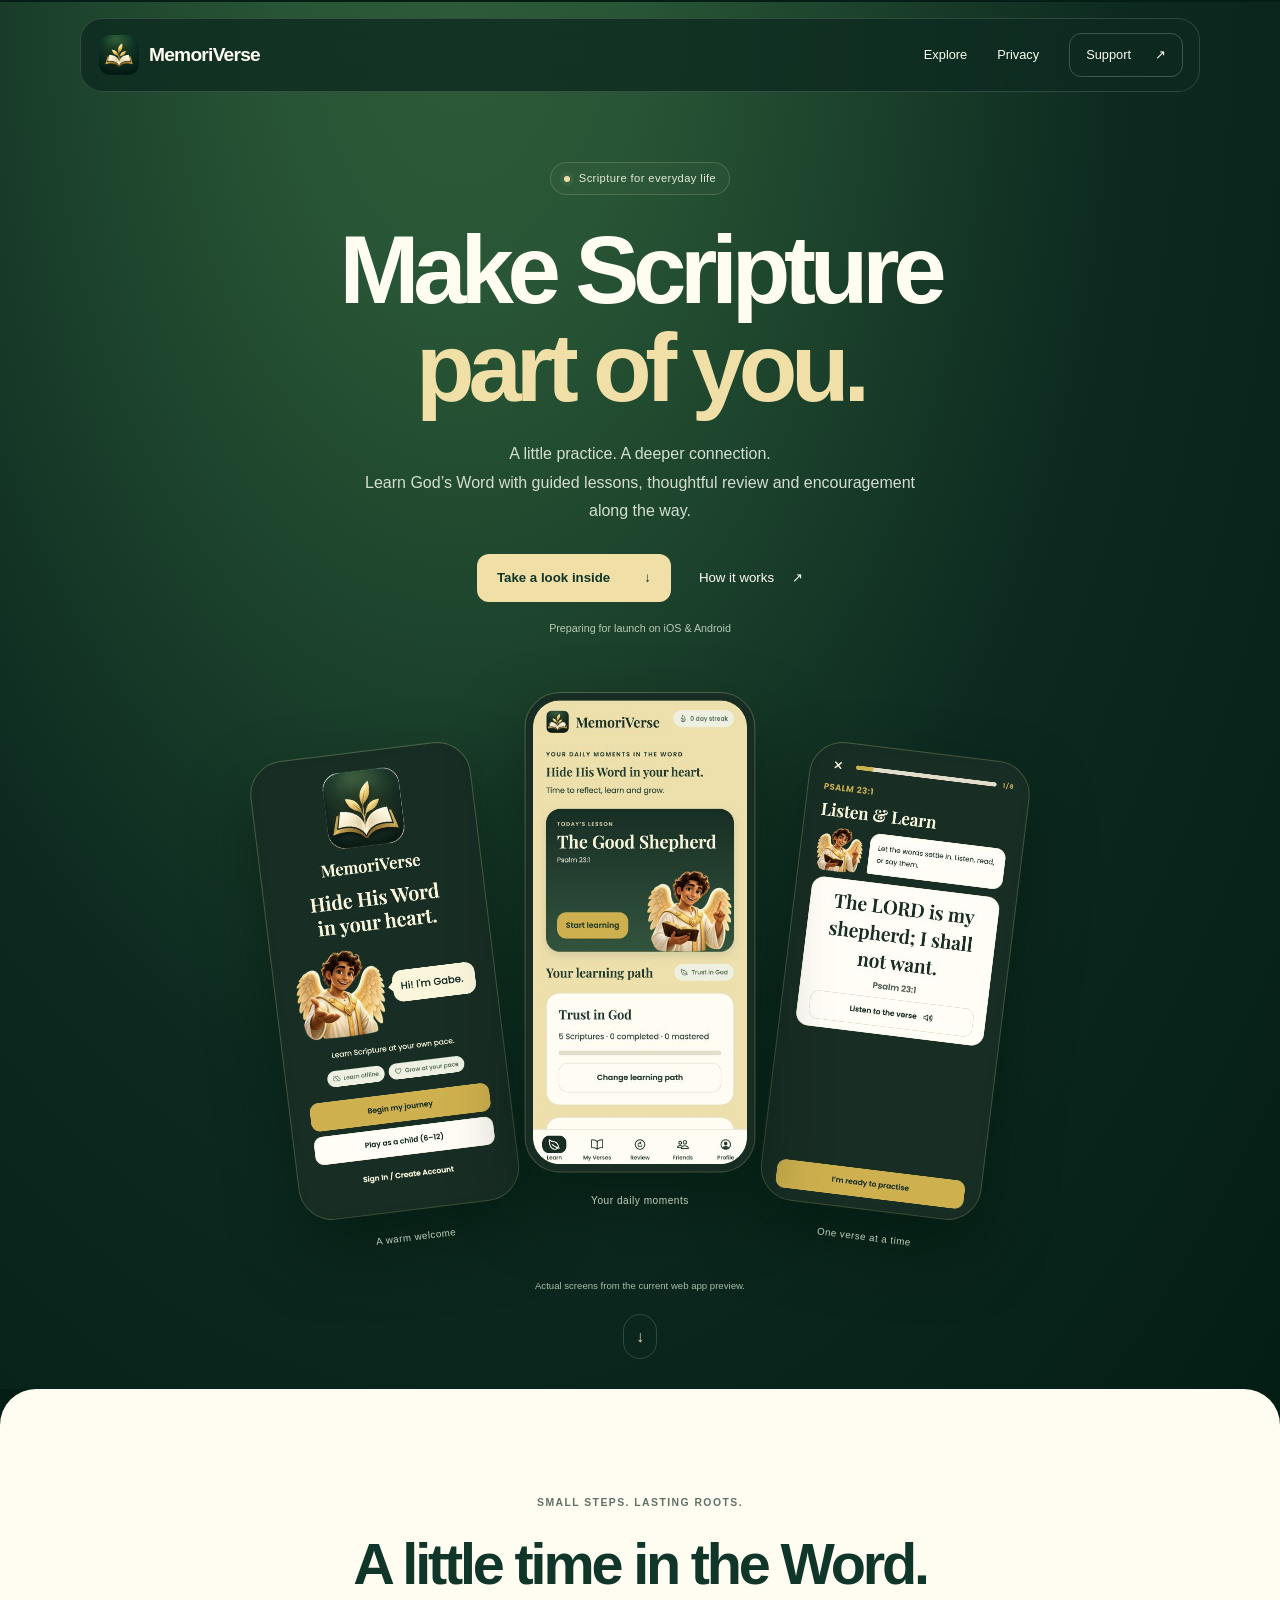
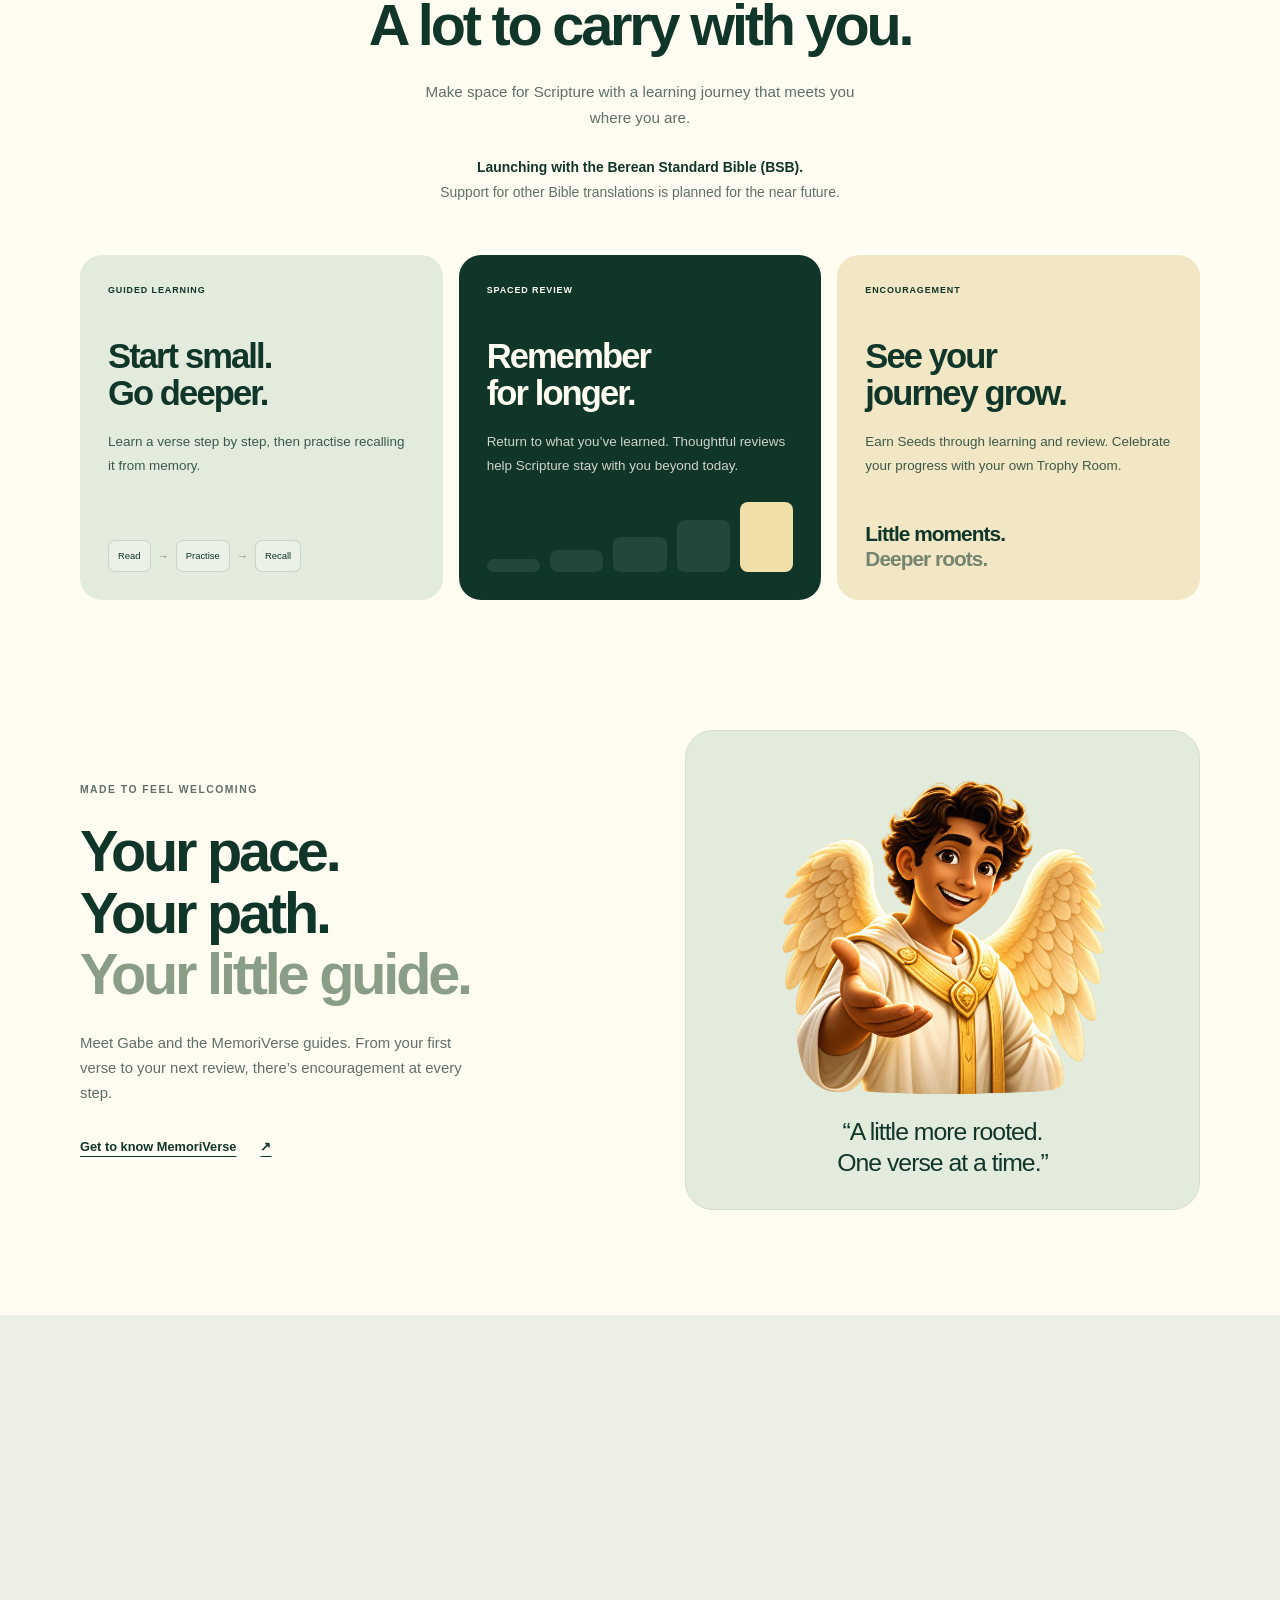
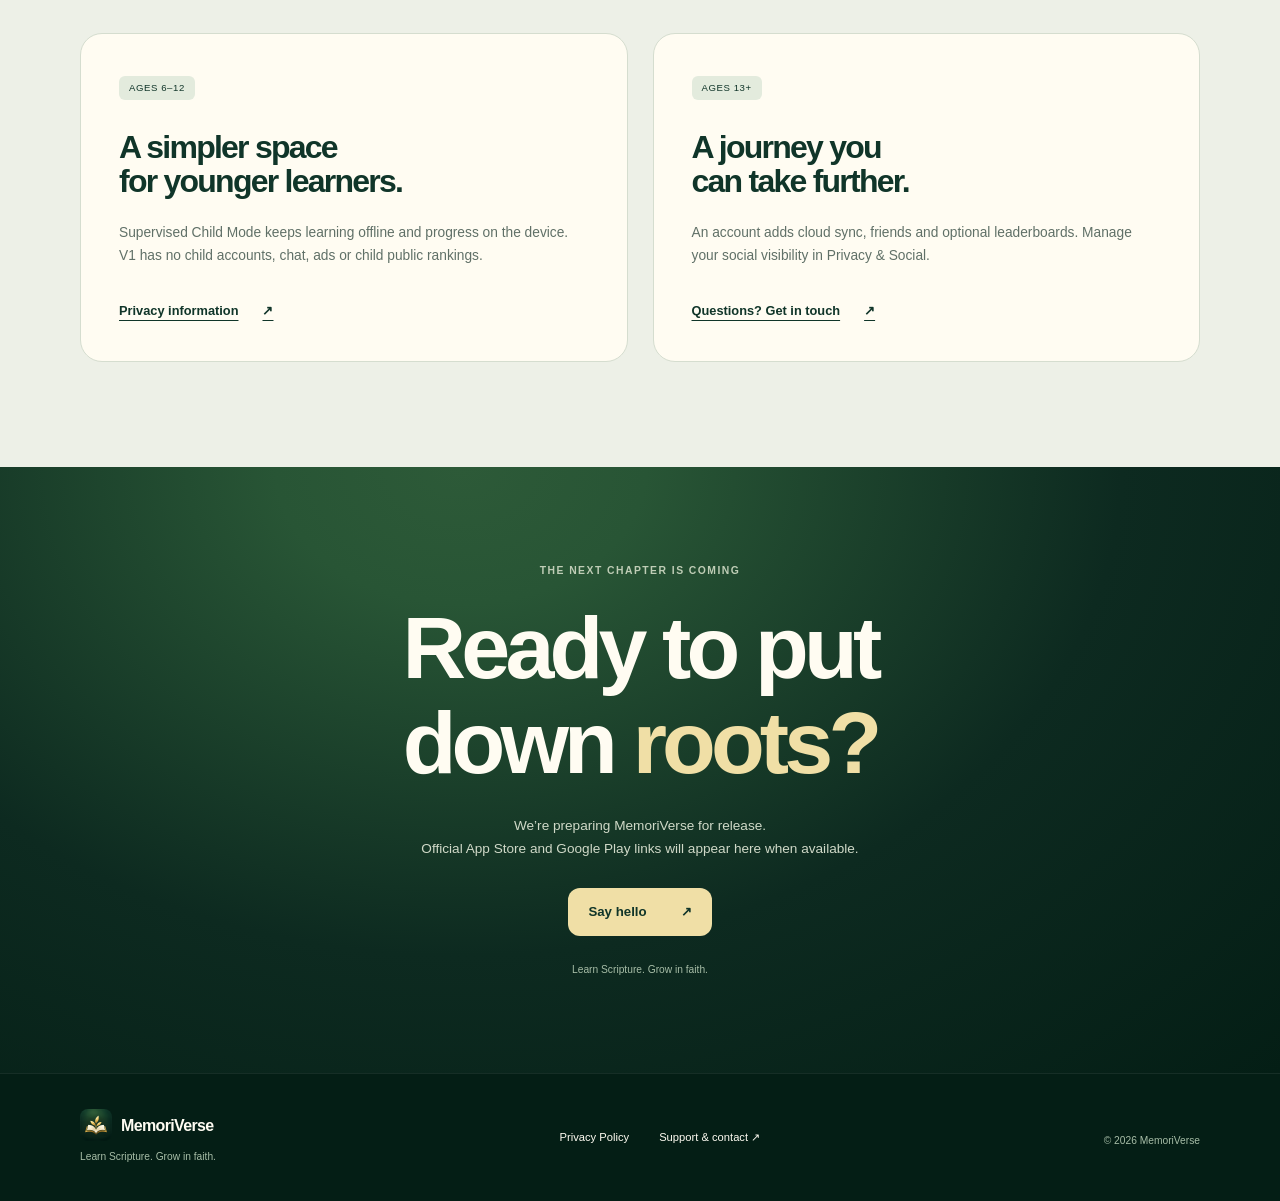
==== index.html @ e99dee92 "Use memoriverse.app for canonical, sharing and sitemap URLs" ====
<!doctype html>
<html lang="en-GB">
<head>
<meta charset="utf-8">
<meta name="viewport" content="width=device-width, initial-scale=1">
<title>MemoriVerse — Learn Scripture. Grow in faith.</title>
<meta name="description" content="Bible memorisation through guided practice, spaced review and earned Seeds. Discover MemoriVerse and find support and privacy information.">
<meta name="robots" content="index,follow">
<meta name="theme-color" content="#103529">
<meta property="og:type" content="website">
<meta property="og:site_name" content="MemoriVerse">
<meta property="og:title" content="MemoriVerse — Learn Scripture. Grow in faith.">
<meta property="og:description" content="Bible memorisation through guided practice, spaced review and earned Seeds. Discover MemoriVerse and find support and privacy information.">
<meta property="og:url" content="https://memoriverse.app/">
<meta property="og:image" content="https://memoriverse.app/assets/memoriverse-logo.png">
<meta property="og:image:alt" content="MemoriVerse: an open Bible with golden leaves">
<meta name="twitter:card" content="summary">
<link rel="canonical" href="https://memoriverse.app/">
<link rel="icon" type="image/png" href="assets/memoriverse-logo.png">
<link rel="apple-touch-icon" href="assets/memoriverse-logo.png">
<link rel="stylesheet" href="assets/styles.css?v=3">
</head>
<body>
<a class="skip" href="#main">Skip to content</a>
<header class="site-header"><div class="header-inner">
<a class="brand" href="./" aria-label="MemoriVerse home"><img src="assets/memoriverse-logo.png" alt="" width="40" height="40"><span>MemoriVerse</span></a>
<nav aria-label="Main navigation"><a class="explore-link" href="./#experience">Explore</a><a href="privacy.html">Privacy</a><a class="nav-contact" href="support.html">Support <span aria-hidden="true">↗</span></a></nav>
</div></header>
<main id="main">
<section class="hero" aria-labelledby="hero-title">
<div class="wrap hero-intro">
<p class="status"><span class="status-dot" aria-hidden="true"></span> Scripture for everyday life</p>
<h1 id="hero-title">Make Scripture<br><span>part of you.</span></h1>
<p class="hero-description">A little practice. A deeper connection.<br>Learn God’s Word with guided lessons, thoughtful review and encouragement along the way.</p>
<div class="actions"><a class="button" href="#app-screenshots">Take a look inside <span aria-hidden="true">↓</span></a><a class="text-link" href="#how-it-works">How it works <span aria-hidden="true">↗</span></a></div>
<p class="availability">Preparing for launch on iOS &amp; Android</p>
</div>
<div class="wrap showcase" id="app-screenshots" aria-label="Screenshots from the current MemoriVerse web app preview">
<figure class="phone phone-left"><div class="phone-shell"><img src="assets/app-welcome.jpg" alt="MemoriVerse welcome screen with Gabe and the Begin my journey button" width="390" height="844" fetchpriority="high"></div><figcaption>A warm welcome</figcaption></figure>
<figure class="phone phone-centre"><div class="phone-shell"><img src="assets/app-learn.jpg" alt="MemoriVerse Learn screen showing The Good Shepherd and the Trust in God learning path" width="390" height="844" fetchpriority="high"></div><figcaption>Your daily moments</figcaption></figure>
<figure class="phone phone-right"><div class="phone-shell"><img src="assets/app-lesson.jpg" alt="MemoriVerse Listen and Learn lesson for Psalm 23:1, with verse narration and practice controls" width="390" height="844" fetchpriority="high"></div><figcaption>One verse at a time</figcaption></figure>
</div>
<p class="preview-note">Actual screens from the current web app preview.</p>
<a class="scroll-cue" href="#experience" aria-label="Scroll to explore MemoriVerse"><span aria-hidden="true">↓</span></a>
</section>
<section class="experience section-pad" id="experience" aria-labelledby="experience-title"><div class="wrap">
<div class="section-heading" data-reveal><p class="eyebrow">Small steps. Lasting roots.</p><h2 id="experience-title">A little time in the Word.<br>A lot to carry with you.</h2><p class="section-intro">Make space for Scripture with a learning journey that meets you where you are.</p><p class="translation-note"><strong>Launching with the Berean Standard Bible (BSB).</strong> Support for other Bible translations is planned for the near future.</p></div>
<div class="feature-grid">
<article class="feature feature-learn" data-reveal><div class="feature-top"><span class="feature-index">GUIDED LEARNING</span></div><h3>Start small.<br>Go deeper.</h3><p>Learn a verse step by step, then practise recalling it from memory.</p><div class="learning-sequence" aria-label="Read, practise, recall"><span>Read</span><i aria-hidden="true">→</i><span>Practise</span><i aria-hidden="true">→</i><span>Recall</span></div></article>
<article class="feature feature-review" data-reveal><div class="feature-top"><span class="feature-index">SPACED REVIEW</span></div><h3>Remember<br>for longer.</h3><p>Return to what you’ve learned. Thoughtful reviews help Scripture stay with you beyond today.</p><div class="review-motif" aria-hidden="true"><span></span><span></span><span></span><span></span><span></span></div></article>
<article class="feature feature-grow" data-reveal><div class="feature-top"><span class="feature-index">ENCOURAGEMENT</span></div><h3>See your<br>journey grow.</h3><p>Earn Seeds through learning and review. Celebrate your progress with your own Trophy Room.</p><div class="seed-wordmark" aria-hidden="true">Little moments.<br><span>Deeper roots.</span></div></article>
</div></div></section>
<section class="journey section-pad" id="how-it-works" aria-labelledby="journey-title"><div class="wrap journey-grid">
<div class="journey-copy" data-reveal><p class="eyebrow">Made to feel welcoming</p><h2 id="journey-title">Your pace.<br>Your path.<br><span>Your little guide.</span></h2><p>Meet Gabe and the MemoriVerse guides. From your first verse to your next review, there’s encouragement at every step.</p><a class="inline-link" href="support.html">Get to know MemoriVerse <span aria-hidden="true">↗</span></a></div>
<div class="guide-card" data-reveal><img src="assets/gabe-welcome.png?v=4" alt="Gabe, one of the friendly MemoriVerse angel guides" width="1254" height="1254" loading="lazy"><p>“A little more rooted.<br>One verse at a time.”</p></div>
</div></section>
<section class="family section-pad" aria-labelledby="family-title"><div class="wrap"><div class="family-heading" data-reveal><p class="eyebrow">Space for every stage</p><h2 id="family-title">Thoughtfully made.<br>For you and your family.</h2></div><div class="mode-grid">
<article class="mode-card" data-reveal><span class="mode-label">AGES 6–12</span><h3>A simpler space<br>for younger learners.</h3><p>Supervised Child Mode keeps learning offline and progress on the device. V1 has no child accounts, chat, ads or child public rankings.</p><a class="inline-link" href="privacy.html">Privacy information <span aria-hidden="true">↗</span></a></article>
<article class="mode-card" data-reveal><span class="mode-label">AGES 13+</span><h3>A journey you<br>can take further.</h3><p>An account adds cloud sync, friends and optional leaderboards. Manage your social visibility in Privacy &amp; Social.</p><a class="inline-link" href="support.html">Questions? Get in touch <span aria-hidden="true">↗</span></a></article>
</div></div></section>
<section class="launch" aria-labelledby="launch-title"><div class="wrap launch-inner" data-reveal><p class="eyebrow">The next chapter is coming</p><h2 id="launch-title">Ready to put<br>down <span>roots?</span></h2><p>We’re preparing MemoriVerse for release.<br>Official App Store and Google Play links will appear here when available.</p><a class="button" href="support.html">Say hello <span aria-hidden="true">↗</span></a><span class="launch-note">Learn Scripture. Grow in faith.</span></div></section>
</main>
<footer><div class="wrap footer-inner"><div><a class="footer-brand" href="./"><img src="assets/memoriverse-logo.png" alt="" width="32" height="32">MemoriVerse</a><p>Learn Scripture. Grow in faith.</p></div><nav aria-label="Footer navigation"><a href="privacy.html">Privacy Policy</a><a href="support.html">Support &amp; contact <span aria-hidden="true">↗</span></a></nav><p class="copyright">© 2026 MemoriVerse</p></div></footer>
<script src="assets/site.js" defer></script>
</body></html>
---- assets/styles.css ----
:root {
  --forest: #103529;
  --ivory: #FFFCF2;
  --sage: #E3EBDD;
  --gold: #F0DFA6;
  --muted: #607067;
  --line: #d9dfd3;
  --logo-gradient: radial-gradient(ellipse at 36% 0%, #2d5a38 0%, #285535 16%, #0d2a20 57%, #041e15 100%);
  --sans: -apple-system, BlinkMacSystemFont, 'Segoe UI', sans-serif;
}
* { box-sizing: border-box; }
html { scroll-behavior: smooth; scroll-padding-top: 110px; }
body { margin: 0; background: #041e15; color: var(--forest); font: 16px/1.7 var(--sans); -webkit-font-smoothing: antialiased; }
a { color: inherit; text-underline-offset: 5px; }
a:focus-visible, summary:focus-visible { outline: 3px solid #bc9238; outline-offset: 5px; }
img { display: block; max-width: 100%; height: auto; }
p, h1, h2, h3, figure { margin: 0; }
h1, h2, h3 { line-height: 1.07; letter-spacing: -.055em; font-weight: 600; }
h2 { font-size: clamp(2.3rem, 4.6vw, 3.6rem); }
h3 { font-size: 2rem; }
.wrap { width: min(1120px, calc(100% - 80px)); margin-inline: auto; }
.skip { position: absolute; left: 20px; top: -120px; padding: 12px 18px; background: var(--gold); z-index: 100; }
.skip:focus { top: 8px; }
.site-header { position: sticky; top: 18px; z-index: 30; width: min(1120px, calc(100% - 48px)); margin: 18px auto -90px; border: 1px solid #ffffff22; border-radius: 22px; background: #0d2a20c9; backdrop-filter: blur(18px); -webkit-backdrop-filter: blur(18px); color: var(--ivory); }
.header-inner { min-height: 72px; padding: 12px 16px 12px 18px; display: flex; align-items: center; justify-content: space-between; gap: 20px; }
.brand { display: flex; align-items: center; gap: 10px; text-decoration: none; font-size: 1.2rem; font-weight: 650; letter-spacing: -.04em; }
.brand img { border-radius: 11px; }
.header-inner nav { display: flex; align-items: center; gap: 30px; font-size: .8rem; }
.header-inner nav a { text-decoration: none; padding-block: 8px; }
.header-inner nav a:hover { color: var(--gold); }
.header-inner nav [aria-current] { text-decoration: underline; }
.header-inner nav .nav-contact { padding: 10px 16px; border-radius: 12px; border: 1px solid #ffffff35; display: flex; align-items: center; gap: 24px; }
.hero { background: var(--logo-gradient); color: var(--ivory); padding: 160px 0 30px; overflow: clip; }
.hero-intro { text-align: center; }
.status { display: inline-flex; align-items: center; gap: 9px; font-size: .7rem; letter-spacing: .035em; border: 1px solid #f0dfa630; border-radius: 30px; padding: 6px 13px; background: #ffffff06; color: #e7e9d8; }
.status-dot { display: inline-block; flex: none; width: 6px; height: 6px; border-radius: 50%; background: var(--gold); box-shadow: 0 0 0 4px #f0dfa610; }
.hero h1 { font-size: clamp(3.3rem, 7.6vw, 6rem); line-height: 1.02; margin: 26px 0 23px; letter-spacing: -.065em; }
.hero h1 span, .launch h2 span { color: var(--gold); }
.hero-description { max-width: 550px; margin-inline: auto; color: #d4dfd1; font-size: 1rem; line-height: 1.8; }
.actions { display: flex; align-items: center; justify-content: center; flex-wrap: wrap; gap: 28px; margin-top: 28px; }
.button { display: inline-flex; align-items: center; justify-content: space-between; gap: 34px; min-height: 48px; padding: 12px 20px; border-radius: 12px; background: var(--gold); color: var(--forest); text-decoration: none; font-size: .83rem; font-weight: 650; transition: background .2s, transform .2s; }
.button:hover { background: #f8ebc0; transform: translateY(-2px); }
.text-link { display: inline-flex; gap: 18px; font-size: .83rem; text-decoration: none; }
.text-link:hover { text-decoration: underline; }
.availability { color: #b9cab6; font-size: .67rem; margin-top: 17px; }
.showcase { display: flex; justify-content: center; align-items: start; gap: 36px; padding-top: 90px; padding-bottom: 24px; }
.phone { width: 220px; flex: 0 1 220px; min-width: 0; transition: transform .5s ease; }
.phone-shell { border: 7px solid #172d24; border-radius: 33px; background: #172d24; box-shadow: 0 0 0 1px #f0dfa640, 0 32px 65px #00160c80; overflow: hidden; }
.phone img { width: 100%; border-radius: 25px; aspect-ratio: 390/844; }
.phone-left { transform: rotate(-7deg) translateY(24px); }
.phone-centre { transform: translateY(-24px) scale(1.04); z-index: 1; }
.phone-right { transform: rotate(7deg) translateY(24px); }
.phone figcaption { font-size: .61rem; letter-spacing: .05em; color: #c2cfbb; text-align: center; padding-top: 20px; }
.preview-note { text-align: center; color: #a7bda7; font-size: .6rem; margin: 30px 24px 10px; }
.scroll-cue { display: grid; place-items: center; width: 34px; height: 45px; margin: 20px auto 0; border: 1px solid #ffffff28; border-radius: 30px; color: var(--gold); text-decoration: none; font-size: 1rem; }
.section-pad { padding-block: 105px; }
.experience { background: var(--ivory); border-radius: 36px 36px 0 0; }
.eyebrow { text-transform: uppercase; font-size: .65rem; font-weight: 650; letter-spacing: .14em; margin-bottom: 22px; color: var(--muted); }
.section-heading { text-align: center; }
.section-heading > .section-intro { font-size: .95rem; max-width: 440px; margin: 22px auto 0; color: var(--muted); }
.translation-note { max-width: 620px; margin: 24px auto 0; font-size: .87rem; line-height: 1.8; color: var(--muted); }
.translation-note strong { display: block; color: var(--forest); font-weight: 600; }
.feature-grid { display: grid; grid-template-columns: repeat(3, 1fr); gap: 16px; margin-top: 50px; }
.feature { border-radius: 22px; padding: 28px; min-width: 0; display: flex; flex-direction: column; overflow: hidden; }
.feature-learn { background: var(--sage); }
.feature-review { background: var(--forest); color: var(--ivory); }
.feature-grow { background: #f1e7c4; }
.feature-top { display: flex; align-items: center; justify-content: space-between; gap: 8px; margin-bottom: 40px; }
.feature-index { font-size: .56rem; letter-spacing: .1em; font-weight: 650; }
.feature h3 { font-size: clamp(1.5rem, 2.7vw, 2.2rem); margin-bottom: 18px; }
.feature > p { font-size: .84rem; line-height: 1.75; opacity: .8; }
.learning-sequence { display: flex; align-items: center; gap: 7px; flex-wrap: wrap; margin-top: auto; padding-top: 36px; }
.learning-sequence span { font-size: .59rem; padding: 7px 9px; border: 1px solid #10352925; border-radius: 7px; background: #ffffff50; }
.learning-sequence i { font-style: normal; font-size: .7rem; opacity: .5; }
.review-motif { display: flex; align-items: end; height: 70px; gap: 10px; margin-top: 25px; }
.review-motif span { flex: 1; border-radius: 8px; background: #e3ebdd18; height: 18%; }
.review-motif span:nth-child(2) { height: 32%; }.review-motif span:nth-child(3) { height: 50%; }.review-motif span:nth-child(4) { height: 75%; }.review-motif span:nth-child(5) { height: 100%; background: var(--gold); }
.seed-wordmark { font-size: 1.3rem; font-weight: 600; line-height: 1.2; letter-spacing: -.045em; padding-top: 38px; margin-top: auto; }
.seed-wordmark span { opacity: .55; }
.journey { background: var(--ivory); padding-top: 25px; }
.journey-grid { display: grid; grid-template-columns: 1fr 1fr; align-items: center; gap: 90px; }
.journey-copy h2 span { color: #8a9d87; }
.journey-copy > p:not(.eyebrow) { color: var(--muted); max-width: 390px; font-size: .93rem; margin: 25px 0; }
.inline-link { display: inline-flex; gap: 24px; font-size: .8rem; font-weight: 600; }
.guide-card { background: var(--sage); border: 1px solid #d5decf; border-radius: 28px; padding: 30px; text-align: center; }
.guide-card img { width: 330px; margin: 8px auto 18px; }
.guide-card > p { font-size: 1.55rem; font-weight: 500; line-height: 1.25; letter-spacing: -.04em; }
.family { background: #edf0e7; }
.family-heading { text-align: center; }
.mode-grid { display: grid; grid-template-columns: 1fr 1fr; gap: 25px; margin-top: 50px; }
.mode-card { background: var(--ivory); border: 1px solid #d5ddcf; border-radius: 22px; padding: 38px; }
.mode-label { display: inline-block; background: var(--sage); font-size: .6rem; letter-spacing: .06em; padding: 4px 10px; border-radius: 6px; margin-bottom: 30px; }
.mode-card h3 { font-size: 2rem; }
.mode-card > p { font-size: .86rem; color: var(--muted); margin: 22px 0 28px; }
.launch { background: var(--logo-gradient); padding-block: 95px; color: var(--ivory); text-align: center; }
.launch .eyebrow { color: #bfcdb6; }
.launch h2 { font-size: clamp(3rem, 7vw, 5.5rem); }
.launch p:not(.eyebrow) { color: #d0d9c8; font-size: .85rem; margin: 24px auto 28px; max-width: 450px; }
.launch-note { display: block; font-size: .64rem; color: #a7bda7; margin-top: 25px; }
footer { background: #041e15; color: var(--ivory); border-top: 1px solid #ffffff12; padding-block: 35px; }
.footer-inner { display: flex; align-items: center; justify-content: space-between; gap: 30px; }
.footer-brand { display: flex; align-items: center; gap: 9px; font-size: 1rem; font-weight: 600; text-decoration: none; letter-spacing: -.04em; }
.footer-brand img { border-radius: 8px; }
.footer-inner p { font-size: .64rem; color: #a7bda7; margin-top: 7px; }
.footer-inner nav { display: flex; gap: 30px; font-size: .7rem; }
.footer-inner nav a { text-decoration: none; }.footer-inner nav a:hover { text-decoration: underline; }
.copyright { white-space: nowrap; }
/* Supporting pages share the new navigation and gradient. */
.inner-page { background: var(--logo-gradient) fixed; }
.inner-page main { padding-top: 90px; }
.page-heading { padding-block: 75px 45px; color: var(--ivory); }
.page-heading .eyebrow { color: #c0cfb8; }
.page-heading h1 { font-size: clamp(2.6rem, 6vw, 4.5rem); }
.lead { font-size: 1rem; line-height: 1.8; max-width: 570px; }
.page-heading .lead { color: #d0d9c8; margin-top: 22px; }
.document { background: var(--ivory); border-radius: 24px; padding: 40px; margin-bottom: 80px; max-width: 850px; }
.document p { margin-top: 18px; font-size: .94rem; }.document h2 { font-size: 1.65rem; margin-top: 36px; }
.document > .inline-link { margin-top: 25px; }
.notice { background: var(--sage); border: 1px solid #cdd8c5; border-radius: 14px; padding: 24px; }
.notice strong { font-size: 1rem; }.notice p { margin-top: 10px; font-size: .86rem; }
.support-grid { display: grid; grid-template-columns: 1fr 1.1fr; gap: 35px; align-items: start; padding-bottom: 80px; }
.contact-card { background: var(--sage); padding: 34px; border-radius: 24px; }
.contact-card h2 { font-size: 2.7rem; margin-bottom: 25px; }
.email { display: block; font-size: .98rem; overflow-wrap: anywhere; font-weight: 600; margin-bottom: 20px; }
.contact-card > p { margin-top: 18px; font-size: .87rem; }.contact-card .eyebrow { font-size: .65rem; margin-top: 0; }
.contact-card .small { font-size: .72rem; color: var(--muted); }
.help { background: var(--ivory); padding: 32px; border-radius: 24px; }
.help h2 { font-size: 1.65rem; margin-bottom: 24px; }
.help details { border-top: 1px solid var(--line); padding-block: 18px; }
summary { cursor: pointer; font-size: .83rem; font-weight: 600; padding-right: 8px; }
.help details p { font-size: .82rem; color: var(--muted); margin-top: 15px; }
/* The content is visible by default; JavaScript enhances offscreen sections. */
[data-reveal] { transition: opacity .8s ease, transform .8s cubic-bezier(.2,.65,.25,1); }
[data-reveal].reveal-pending { opacity: 0; transform: translateY(32px); }
[data-reveal]:focus-within { opacity: 1; transform: none; }
@media (max-width: 900px) {
  .wrap { width: calc(100% - 48px); }.hero { padding-top: 145px; }
  .showcase { gap: 24px; }.phone { flex-basis: 195px; }
  .feature { padding: 22px; }.feature-top { margin-bottom: 30px; }
  .journey-grid { gap: 45px; }.mode-card { padding: 28px; }
  .support-grid { gap: 22px; }.contact-card, .help { padding: 26px; }
  .footer-inner { flex-wrap: wrap; }
}
@media (max-width: 640px) {
  html { scroll-padding-top: 100px; }.wrap { width: calc(100% - 40px); }
  .site-header { width: calc(100% - 24px); top: 10px; margin-top: 10px; margin-bottom: -74px; border-radius: 16px; }
  .header-inner { min-height: 64px; padding: 9px 12px; gap: 10px; }.brand { font-size: 1rem; gap: 7px; }.brand img { width: 32px; height: 32px; border-radius: 9px; }
  .header-inner nav { gap: 16px; font-size: .66rem; }.header-inner nav .explore-link { display: none; }
  .header-inner nav .nav-contact { padding: 6px 8px; gap: 7px; border-radius: 8px; }
  .hero { padding-top: 125px; }.status { font-size: .62rem; }
  .hero h1 { font-size: clamp(2.9rem, 12.8vw, 4.6rem); margin-top: 25px; }
  .hero-description { font-size: .85rem; max-width: 345px; }.actions { gap: 22px; margin-top: 25px; }.button { font-size: .76rem; padding: 11px 17px; gap: 20px; }.text-link { font-size: .73rem; gap: 9px; }
  .availability { font-size: .61rem; }
  .showcase { gap: 13px; padding-top: 65px; padding-bottom: 15px; width: calc(100% - 35px); }
  .phone { flex-basis: 170px; }.phone-shell { border-width: 4px; border-radius: 20px; }.phone img { border-radius: 15px; }
  .phone-left { display: none; }.phone-centre { transform: translateY(-16px); }.phone-right { transform: rotate(5deg) translateY(16px); }
  .phone figcaption { font-size: .48rem; padding-top: 15px; }.preview-note { font-size: .52rem; margin-top: 20px; }.scroll-cue { margin-top: 16px; }
  .section-pad { padding-block: 65px; }.experience { border-radius: 24px 24px 0 0; }
  h2 { font-size: 2.2rem; }.eyebrow { font-size: .58rem; margin-bottom: 18px; }
  .section-heading > .section-intro { font-size: .86rem; }.feature-grid { grid-template-columns: 1fr; gap: 14px; margin-top: 35px; }
  .feature { padding: 27px; }.feature h3 { font-size: 2rem; }.feature-top { margin-bottom: 25px; }.feature > p { max-width: 350px; }
  .learning-sequence { padding-top: 26px; }.review-motif { max-width: 230px; }.seed-wordmark { padding-top: 25px; }
  .journey { padding-top: 0; }.journey-grid { grid-template-columns: 1fr; gap: 35px; }.journey-copy h2 { font-size: 2.8rem; }.journey-copy > p:not(.eyebrow) { font-size: .87rem; }
  .guide-card { padding: 25px; }.guide-card img { width: 260px; }.guide-card > p { font-size: 1.5rem; }
  .mode-grid { grid-template-columns: 1fr; gap: 16px; margin-top: 35px; }.mode-card { padding: 28px; }.mode-card h3 { font-size: 1.8rem; }.mode-label { margin-bottom: 24px; }
  .launch { padding-block: 70px; }.launch h2 { font-size: 3.5rem; }.launch p:not(.eyebrow) { font-size: .8rem; }
  .footer-inner { flex-direction: column; align-items: start; gap: 22px; }.footer-inner nav { gap: 24px; }
  .inner-page main { padding-top: 75px; }.page-heading { padding-block: 50px 30px; }.page-heading h1 { font-size: 2.6rem; }.lead { font-size: .9rem; }
  .document { padding: 25px; margin-bottom: 50px; }.notice { padding: 20px; }.document p { font-size: .85rem; }
  .support-grid { grid-template-columns: 1fr; padding-bottom: 50px; }.contact-card, .help { padding: 25px; }.email { font-size: .88rem; }
}
@media (max-width: 350px) {
  .brand { font-size: .9rem; }.header-inner nav { gap: 10px; }.brand img { width: 28px; height: 28px; }.header-inner { padding-inline: 9px; }.hero h1 { font-size: 2.65rem; }.phone figcaption { font-size: .42rem; }.actions { gap: 16px; }
}
@media (prefers-reduced-motion: reduce) {
  html { scroll-behavior: auto; } *, *::before, *::after { animation: none !important; transition: none !important; }
  [data-reveal].reveal-pending { opacity: 1; transform: none; }
}
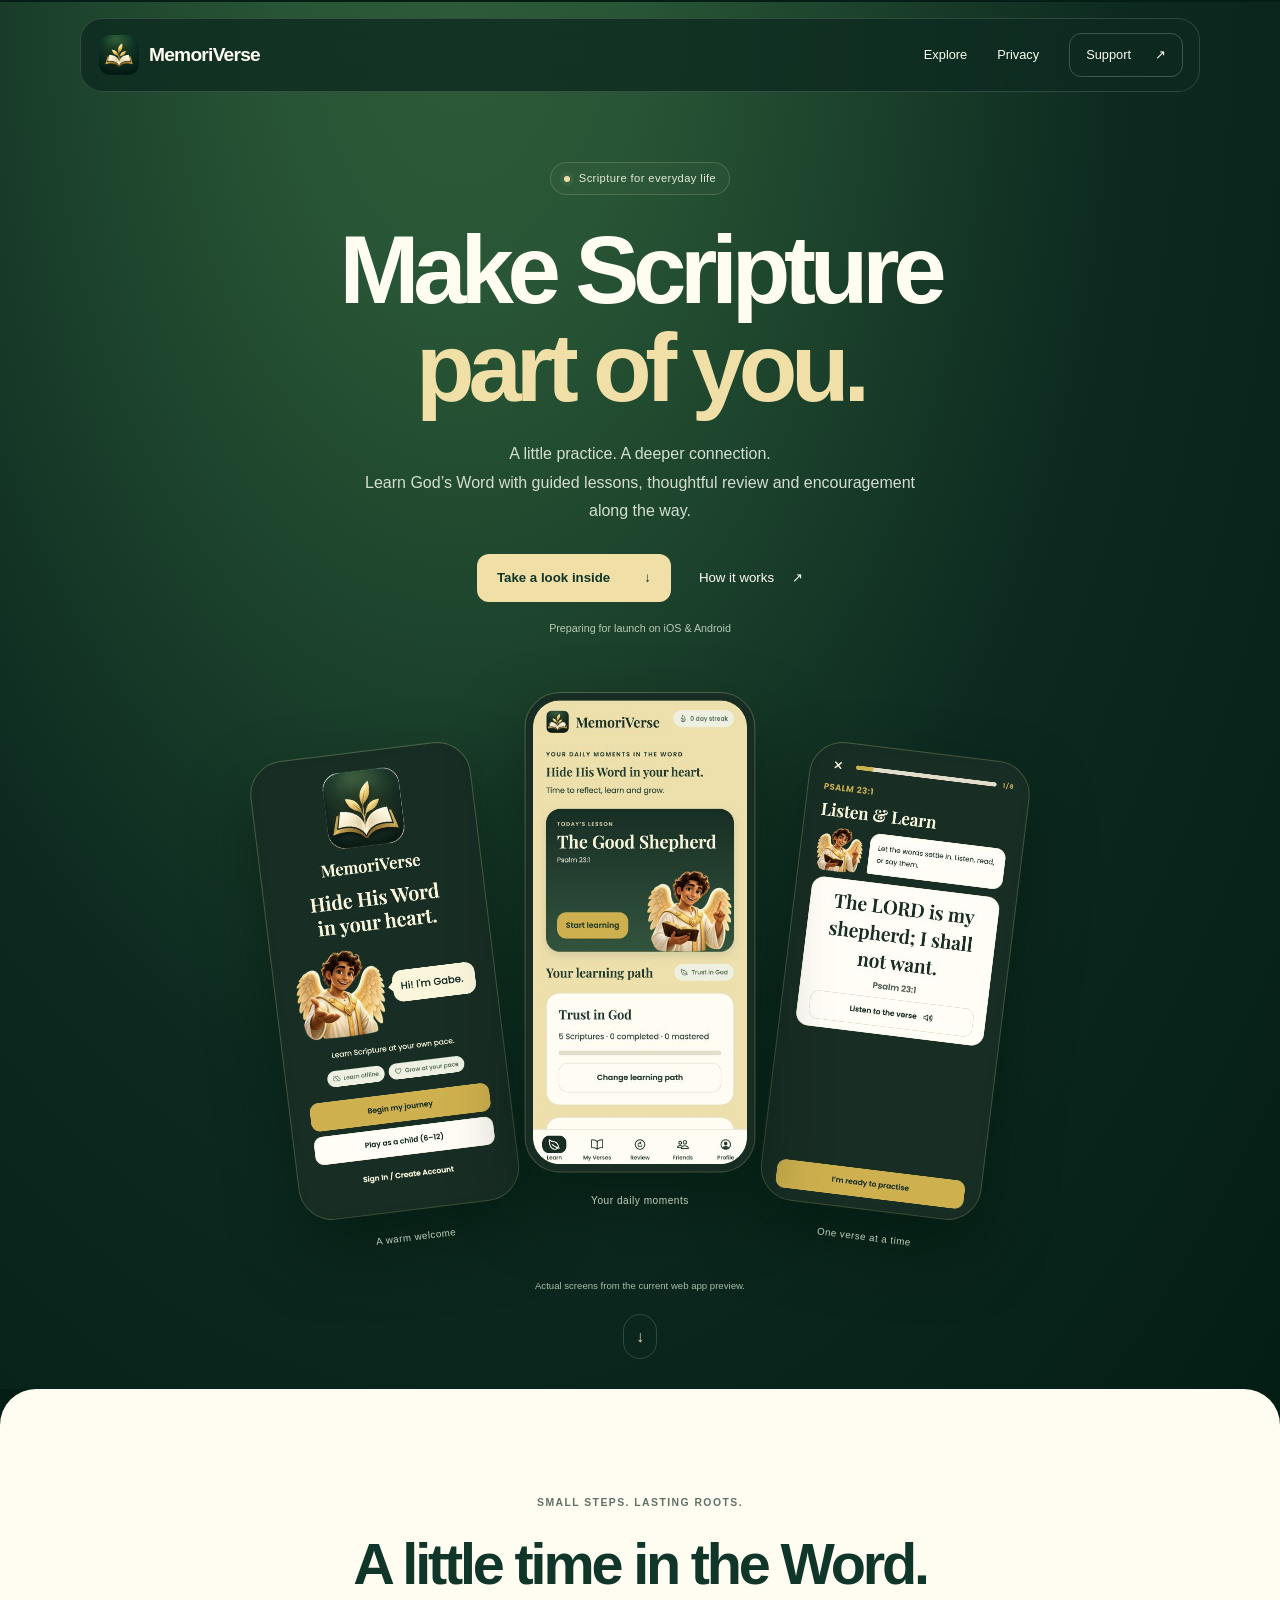
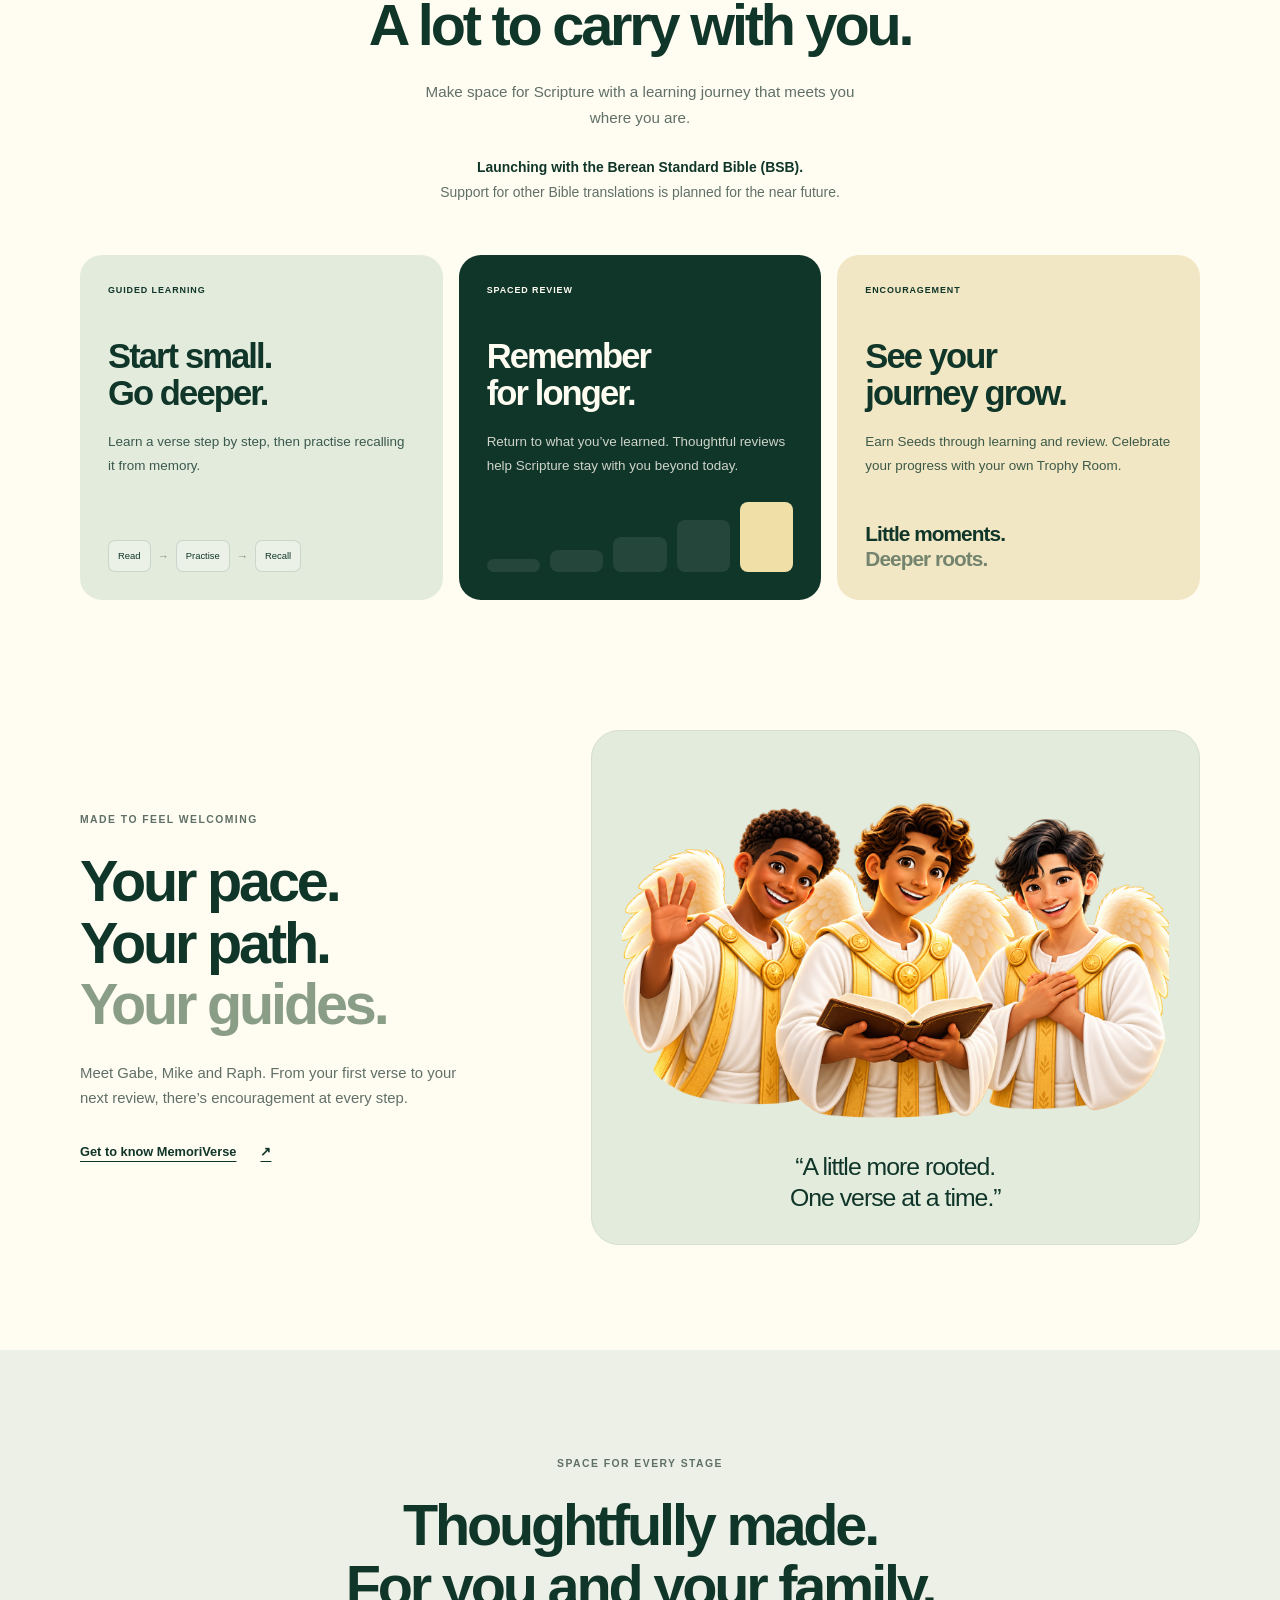
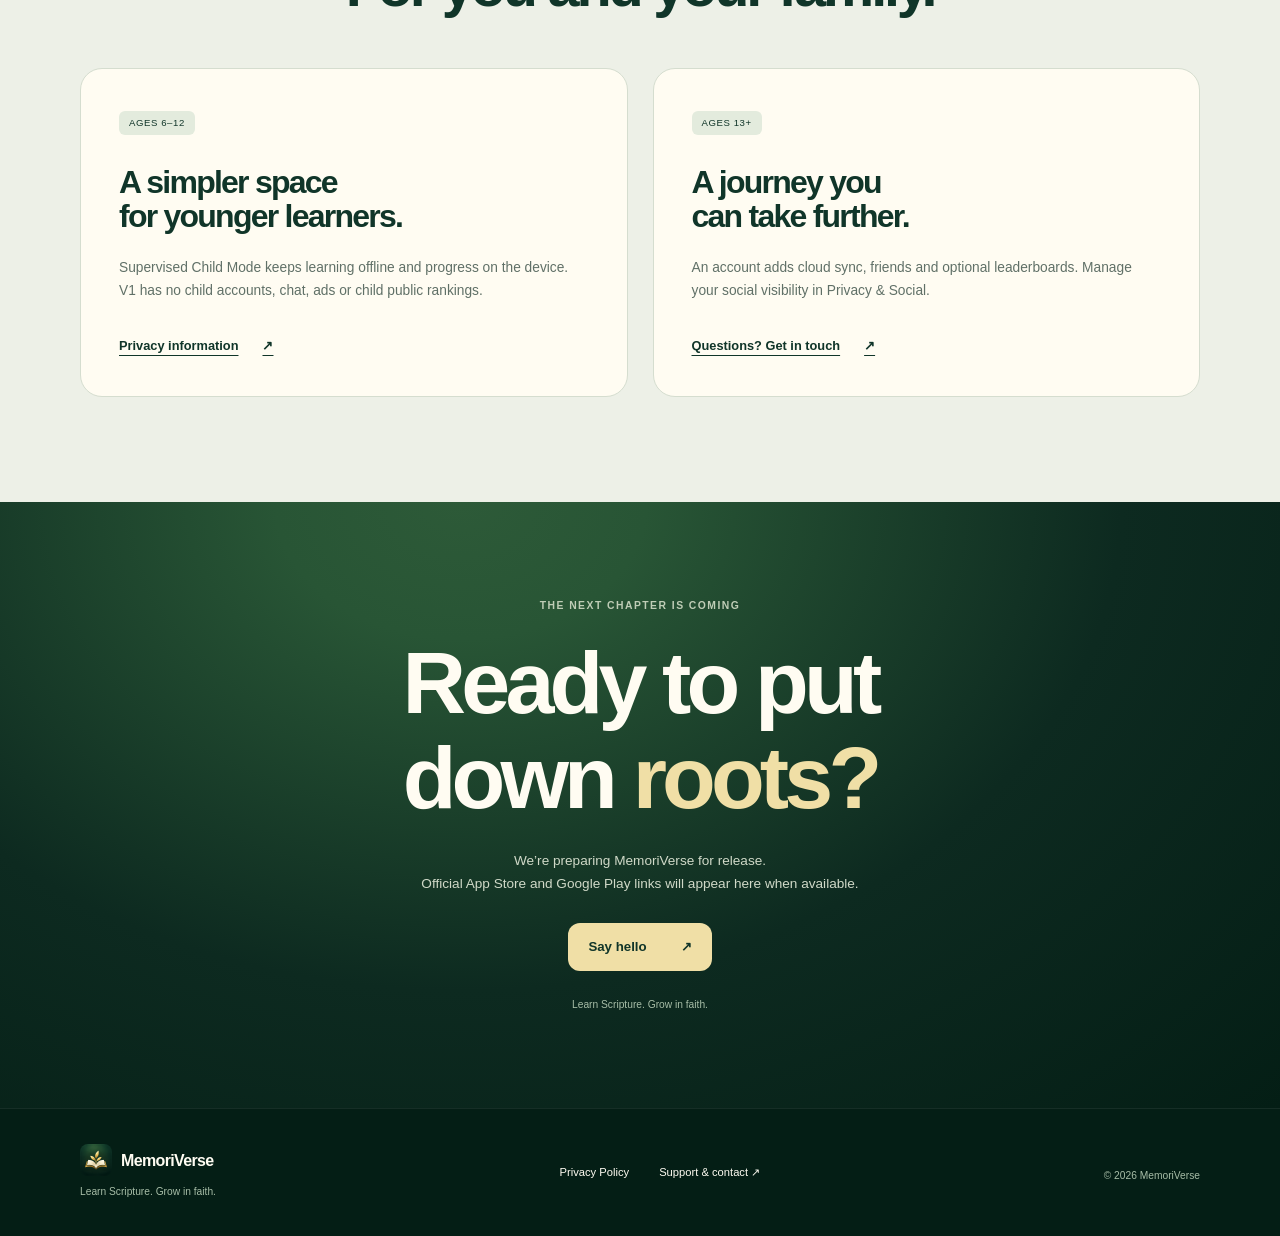
==== commit 72934a02: "Feature all three guides together with new individual poses" ====
--- a/index.html
+++ b/index.html
@@ -18,7 +18,7 @@
 <link rel="canonical" href="https://memoriverse.app/">
 <link rel="icon" type="image/png" href="assets/memoriverse-logo.png">
 <link rel="apple-touch-icon" href="assets/memoriverse-logo.png">
-<link rel="stylesheet" href="assets/styles.css?v=3">
+<link rel="stylesheet" href="assets/styles.css?v=5">
 </head>
 <body>
 <a class="skip" href="#main">Skip to content</a>
@@ -51,8 +51,8 @@
 <article class="feature feature-grow" data-reveal><div class="feature-top"><span class="feature-index">ENCOURAGEMENT</span></div><h3>See your<br>journey grow.</h3><p>Earn Seeds through learning and review. Celebrate your progress with your own Trophy Room.</p><div class="seed-wordmark" aria-hidden="true">Little moments.<br><span>Deeper roots.</span></div></article>
 </div></div></section>
 <section class="journey section-pad" id="how-it-works" aria-labelledby="journey-title"><div class="wrap journey-grid">
-<div class="journey-copy" data-reveal><p class="eyebrow">Made to feel welcoming</p><h2 id="journey-title">Your pace.<br>Your path.<br><span>Your little guide.</span></h2><p>Meet Gabe and the MemoriVerse guides. From your first verse to your next review, there’s encouragement at every step.</p><a class="inline-link" href="support.html">Get to know MemoriVerse <span aria-hidden="true">↗</span></a></div>
-<div class="guide-card" data-reveal><img src="assets/gabe-welcome.png?v=4" alt="Gabe, one of the friendly MemoriVerse angel guides" width="1254" height="1254" loading="lazy"><p>“A little more rooted.<br>One verse at a time.”</p></div>
+<div class="journey-copy" data-reveal><p class="eyebrow">Made to feel welcoming</p><h2 id="journey-title">Your pace.<br>Your path.<br><span>Your guides.</span></h2><p>Meet Gabe, Mike and Raph. From your first verse to your next review, there’s encouragement at every step.</p><a class="inline-link" href="support.html">Get to know MemoriVerse <span aria-hidden="true">↗</span></a></div>
+<div class="guide-card" data-reveal><img src="assets/angel-guides-v2.png" alt="Mike waving, Gabe holding an open Bible and Raph with his hands over his heart" width="1536" height="1024" loading="lazy"><p>“A little more rooted.<br>One verse at a time.”</p></div>
 </div></section>
 <section class="family section-pad" aria-labelledby="family-title"><div class="wrap"><div class="family-heading" data-reveal><p class="eyebrow">Space for every stage</p><h2 id="family-title">Thoughtfully made.<br>For you and your family.</h2></div><div class="mode-grid">
 <article class="mode-card" data-reveal><span class="mode-label">AGES 6–12</span><h3>A simpler space<br>for younger learners.</h3><p>Supervised Child Mode keeps learning offline and progress on the device. V1 has no child accounts, chat, ads or child public rankings.</p><a class="inline-link" href="privacy.html">Privacy information <span aria-hidden="true">↗</span></a></article>
--- a/assets/styles.css
+++ b/assets/styles.css
@@ -78,12 +78,12 @@
 .seed-wordmark { font-size: 1.3rem; font-weight: 600; line-height: 1.2; letter-spacing: -.045em; padding-top: 38px; margin-top: auto; }
 .seed-wordmark span { opacity: .55; }
 .journey { background: var(--ivory); padding-top: 25px; }
-.journey-grid { display: grid; grid-template-columns: 1fr 1fr; align-items: center; gap: 90px; }
+.journey-grid { display: grid; grid-template-columns: .85fr 1.15fr; align-items: center; gap: 60px; }
 .journey-copy h2 span { color: #8a9d87; }
 .journey-copy > p:not(.eyebrow) { color: var(--muted); max-width: 390px; font-size: .93rem; margin: 25px 0; }
 .inline-link { display: inline-flex; gap: 24px; font-size: .8rem; font-weight: 600; }
 .guide-card { background: var(--sage); border: 1px solid #d5decf; border-radius: 28px; padding: 30px; text-align: center; }
-.guide-card img { width: 330px; margin: 8px auto 18px; }
+.guide-card img { width: 100%; margin: 8px auto 18px; border-radius: 16px; }
 .guide-card > p { font-size: 1.55rem; font-weight: 500; line-height: 1.25; letter-spacing: -.04em; }
 .family { background: #edf0e7; }
 .family-heading { text-align: center; }
@@ -161,7 +161,7 @@
   .feature { padding: 27px; }.feature h3 { font-size: 2rem; }.feature-top { margin-bottom: 25px; }.feature > p { max-width: 350px; }
   .learning-sequence { padding-top: 26px; }.review-motif { max-width: 230px; }.seed-wordmark { padding-top: 25px; }
   .journey { padding-top: 0; }.journey-grid { grid-template-columns: 1fr; gap: 35px; }.journey-copy h2 { font-size: 2.8rem; }.journey-copy > p:not(.eyebrow) { font-size: .87rem; }
-  .guide-card { padding: 25px; }.guide-card img { width: 260px; }.guide-card > p { font-size: 1.5rem; }
+  .guide-card { padding: 25px; }.guide-card > p { font-size: 1.5rem; }
   .mode-grid { grid-template-columns: 1fr; gap: 16px; margin-top: 35px; }.mode-card { padding: 28px; }.mode-card h3 { font-size: 1.8rem; }.mode-label { margin-bottom: 24px; }
   .launch { padding-block: 70px; }.launch h2 { font-size: 3.5rem; }.launch p:not(.eyebrow) { font-size: .8rem; }
   .footer-inner { flex-direction: column; align-items: start; gap: 22px; }.footer-inner nav { gap: 24px; }
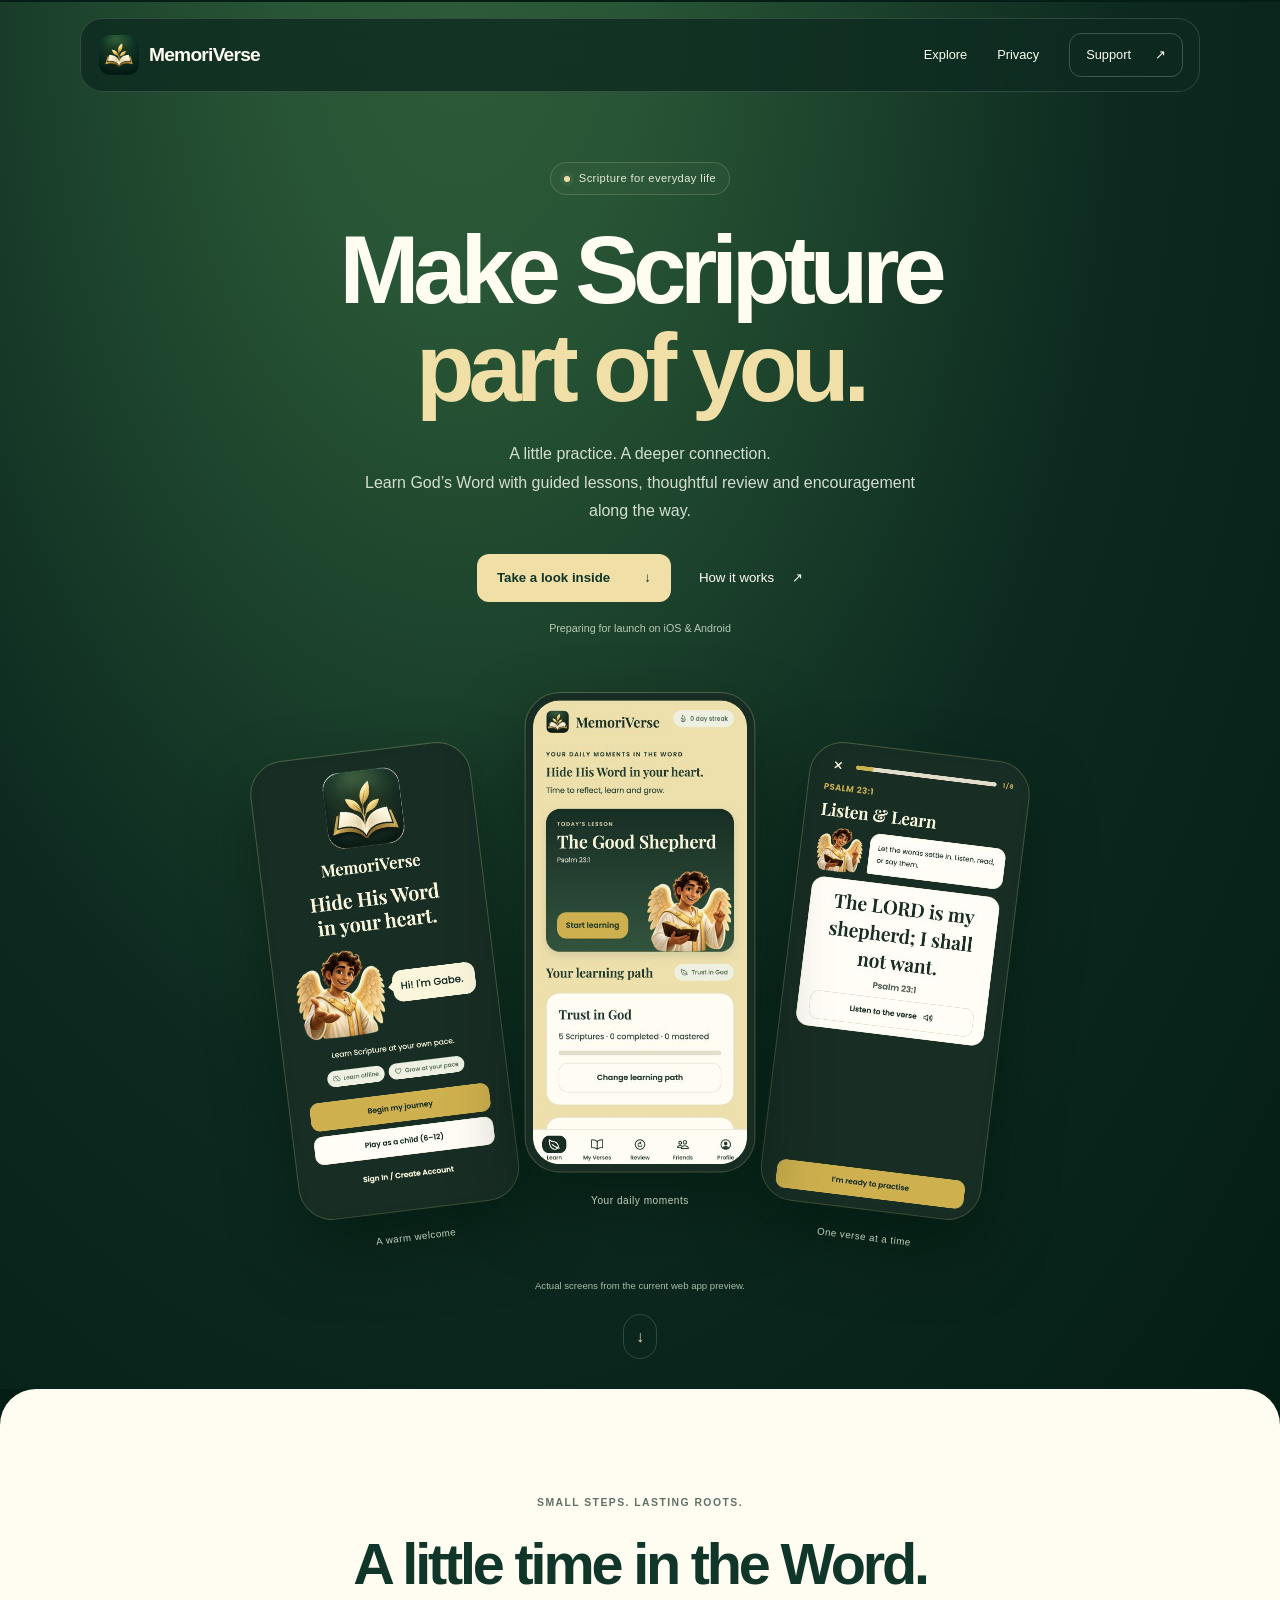
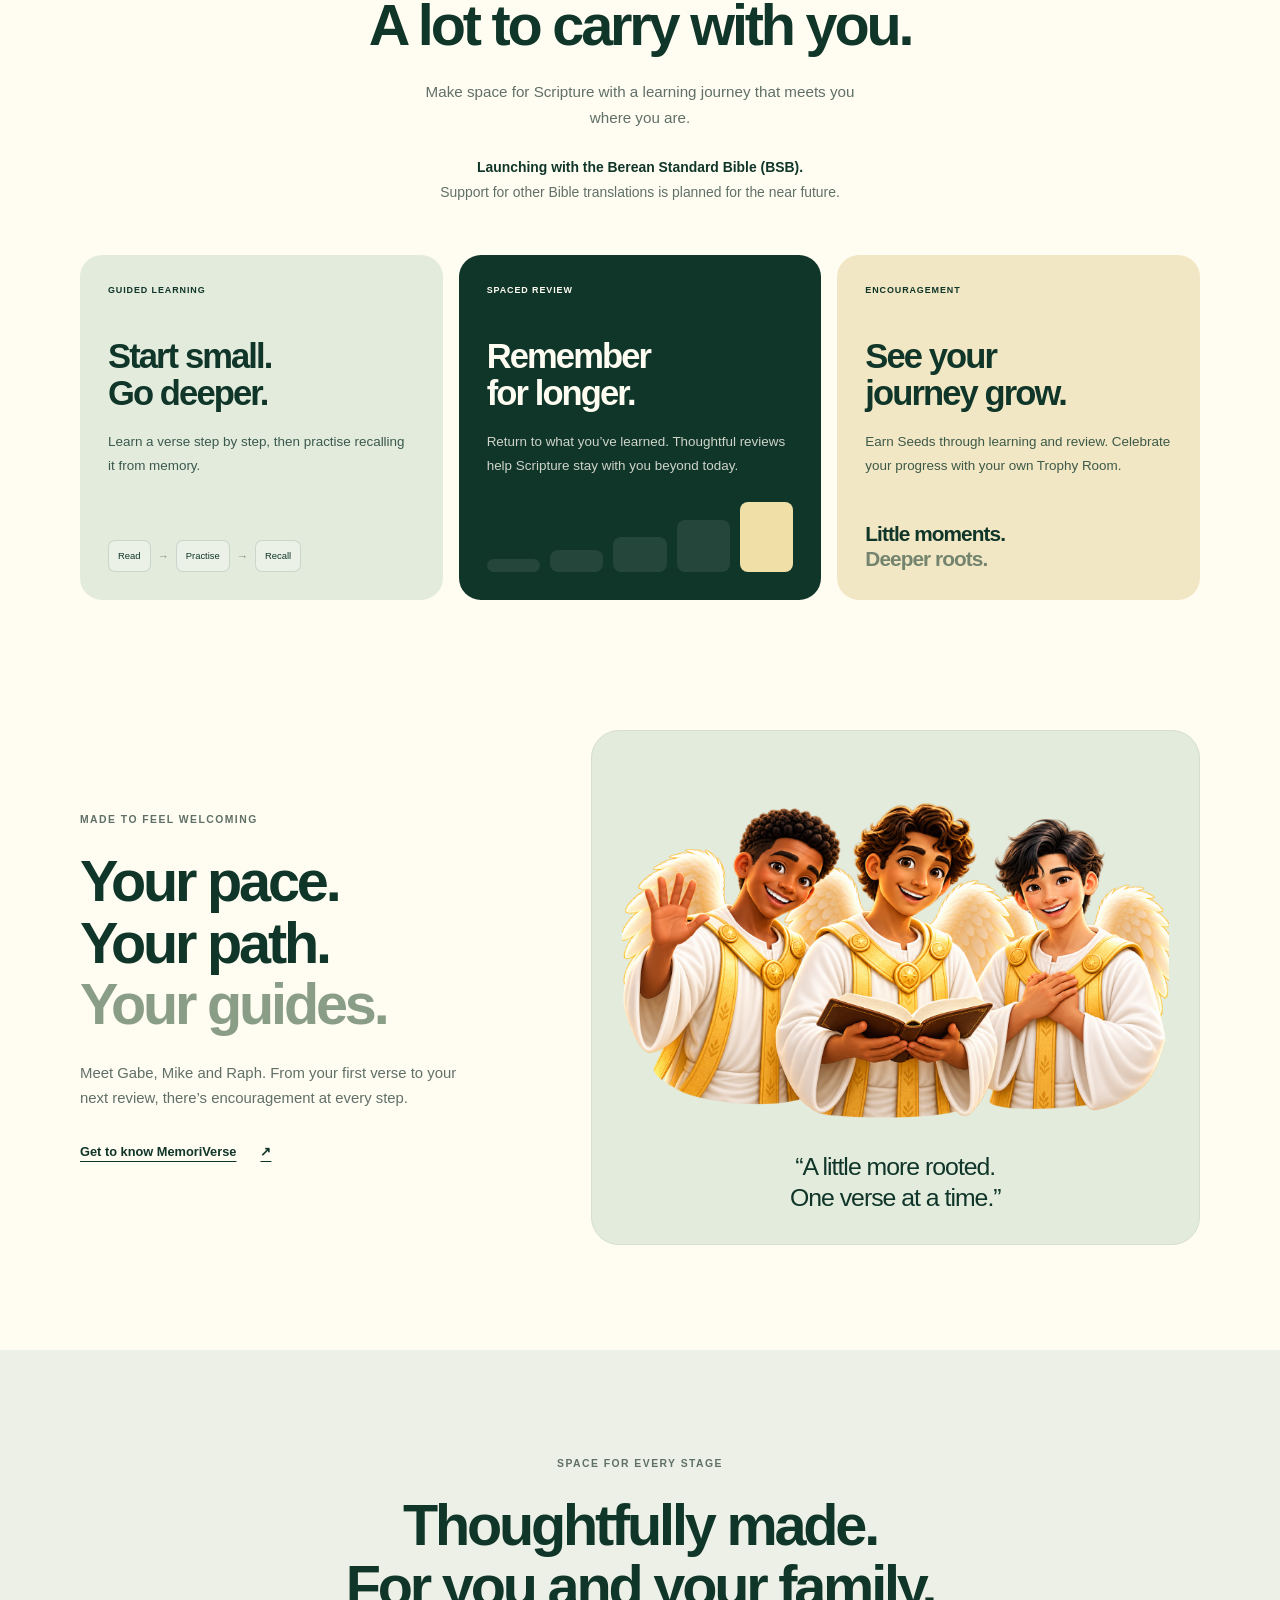
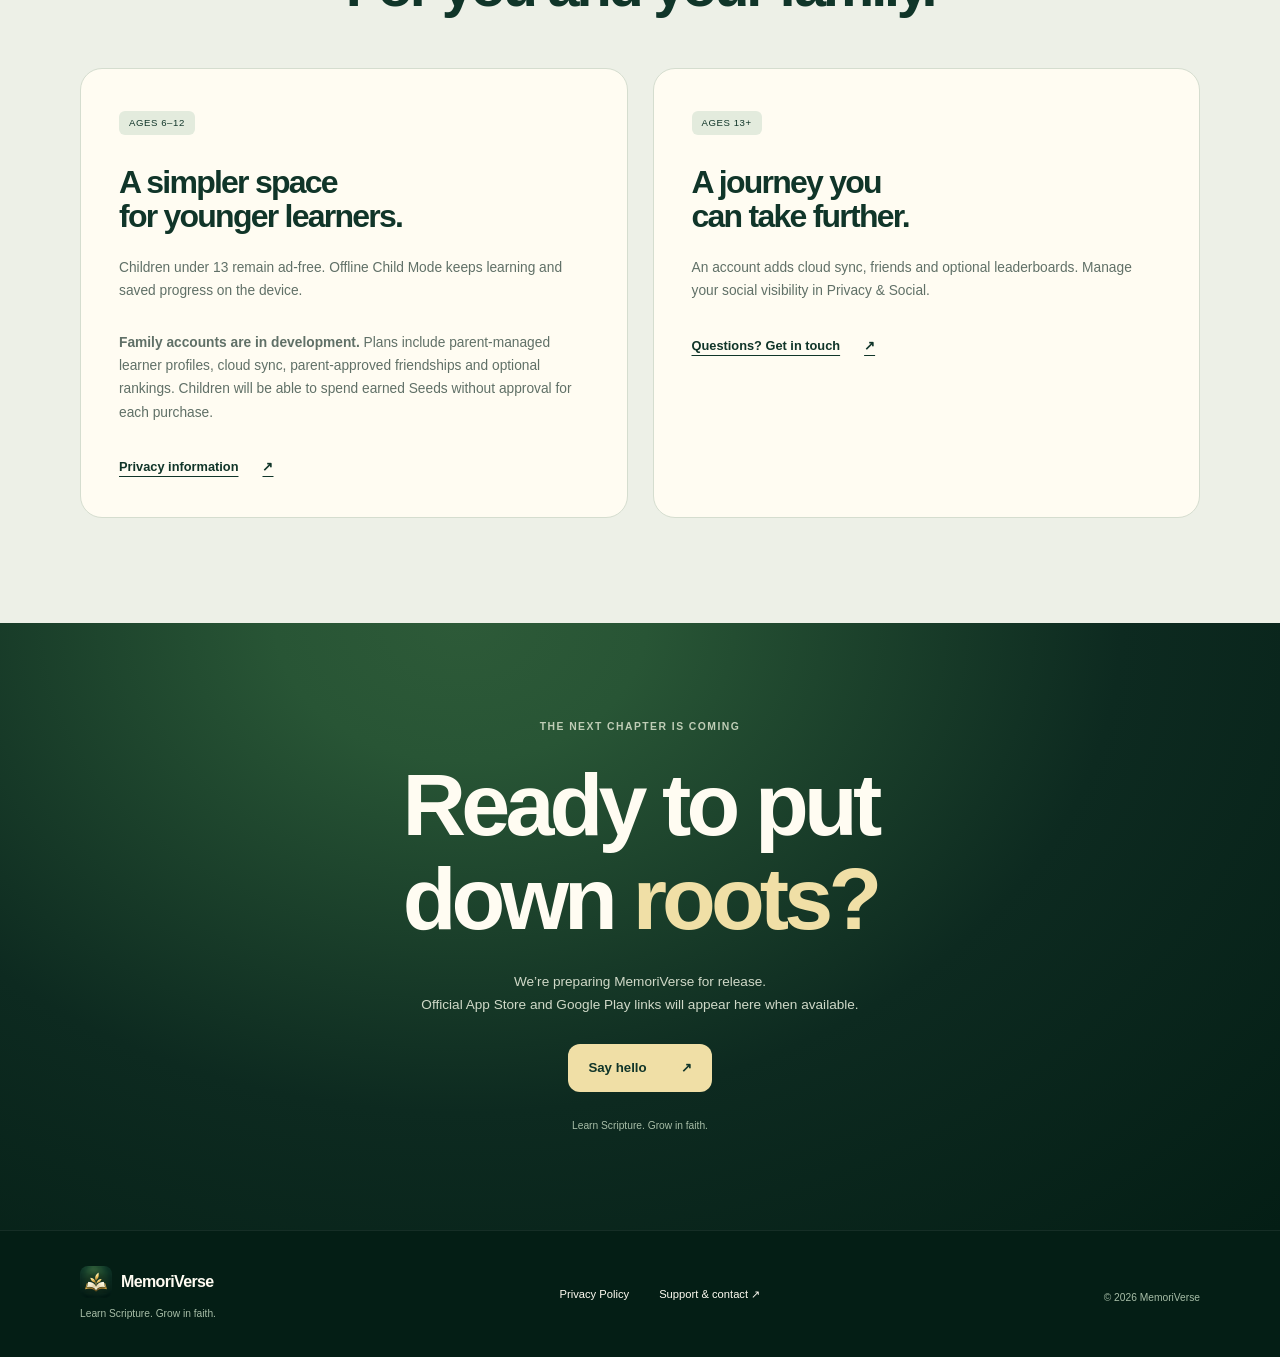
==== commit 8655c709: "Refresh younger learner copy for planned family accounts" ====
--- a/index.html
+++ b/index.html
@@ -18,7 +18,7 @@
 <link rel="canonical" href="https://memoriverse.app/">
 <link rel="icon" type="image/png" href="assets/memoriverse-logo.png">
 <link rel="apple-touch-icon" href="assets/memoriverse-logo.png">
-<link rel="stylesheet" href="assets/styles.css?v=5">
+<link rel="stylesheet" href="assets/styles.css?v=6">
 </head>
 <body>
 <a class="skip" href="#main">Skip to content</a>
@@ -55,7 +55,7 @@
 <div class="guide-card" data-reveal><img src="assets/angel-guides-v2.png" alt="Mike waving, Gabe holding an open Bible and Raph with his hands over his heart" width="1536" height="1024" loading="lazy"><p>“A little more rooted.<br>One verse at a time.”</p></div>
 </div></section>
 <section class="family section-pad" aria-labelledby="family-title"><div class="wrap"><div class="family-heading" data-reveal><p class="eyebrow">Space for every stage</p><h2 id="family-title">Thoughtfully made.<br>For you and your family.</h2></div><div class="mode-grid">
-<article class="mode-card" data-reveal><span class="mode-label">AGES 6–12</span><h3>A simpler space<br>for younger learners.</h3><p>Supervised Child Mode keeps learning offline and progress on the device. V1 has no child accounts, chat, ads or child public rankings.</p><a class="inline-link" href="privacy.html">Privacy information <span aria-hidden="true">↗</span></a></article>
+<article class="mode-card" data-reveal><span class="mode-label">AGES 6–12</span><h3>A simpler space<br>for younger learners.</h3><p>Children under 13 remain ad-free. Offline Child Mode keeps learning and saved progress on the device.</p><p><strong>Family accounts are in development.</strong> Plans include parent-managed learner profiles, cloud sync, parent-approved friendships and optional rankings. Children will be able to spend earned Seeds without approval for each purchase.</p><a class="inline-link" href="privacy.html">Privacy information <span aria-hidden="true">↗</span></a></article>
 <article class="mode-card" data-reveal><span class="mode-label">AGES 13+</span><h3>A journey you<br>can take further.</h3><p>An account adds cloud sync, friends and optional leaderboards. Manage your social visibility in Privacy &amp; Social.</p><a class="inline-link" href="support.html">Questions? Get in touch <span aria-hidden="true">↗</span></a></article>
 </div></div></section>
 <section class="launch" aria-labelledby="launch-title"><div class="wrap launch-inner" data-reveal><p class="eyebrow">The next chapter is coming</p><h2 id="launch-title">Ready to put<br>down <span>roots?</span></h2><p>We’re preparing MemoriVerse for release.<br>Official App Store and Google Play links will appear here when available.</p><a class="button" href="support.html">Say hello <span aria-hidden="true">↗</span></a><span class="launch-note">Learn Scripture. Grow in faith.</span></div></section>
--- a/assets/styles.css
+++ b/assets/styles.css
@@ -176,3 +176,26 @@
   html { scroll-behavior: auto; } *, *::before, *::after { animation: none !important; transition: none !important; }
   [data-reveal].reveal-pending { opacity: 1; transform: none; }
 }
+
+/* Published policy: scoped styles retain the existing website layout. */
+.policy-date { color: #e4e8d6; margin-top: 20px; font-size: .88rem; }
+.policy-document { max-width: 960px; }
+.policy-contents { display: flex; flex-wrap: wrap; gap: 10px 24px; padding: 24px 0 8px; font-size: .88rem; }
+.policy-section { scroll-margin-top: 115px; }
+.policy-document h3 { font-size: 1.2rem; line-height: 1.35; letter-spacing: -.02em; margin-top: 28px; }
+.policy-document li { margin-block: 12px; }
+.policy-document a { overflow-wrap: anywhere; }
+.policy-document table { border-collapse: collapse; width: 100%; margin-top: 22px; font-size: .88rem; }
+.policy-document th, .policy-document td { text-align: left; vertical-align: top; padding: 14px 12px; border-bottom: 1px solid var(--line); }
+.policy-document thead { background: var(--sage); }
+.policy-document th[scope="row"] { width: 25%; }
+.policy-document .policy-end { border-top: 1px solid var(--line); padding-top: 20px; margin-top: 36px; }
+@media (max-width: 640px) {
+ .policy-document table, .policy-document tbody, .policy-document tr, .policy-document td, .policy-document th[scope="row"] { display: block; width: 100%; }
+ .policy-document thead { display: none; }
+ .policy-document tr { border-bottom: 1px solid var(--line); padding-block: 10px; }
+ .policy-document th, .policy-document td { border: 0; padding: 6px 0; }
+ .policy-document ul { padding-left: 20px; }
+ .policy-document li { font-size: .85rem; }
+ .policy-contents { gap: 10px 18px; }
+}
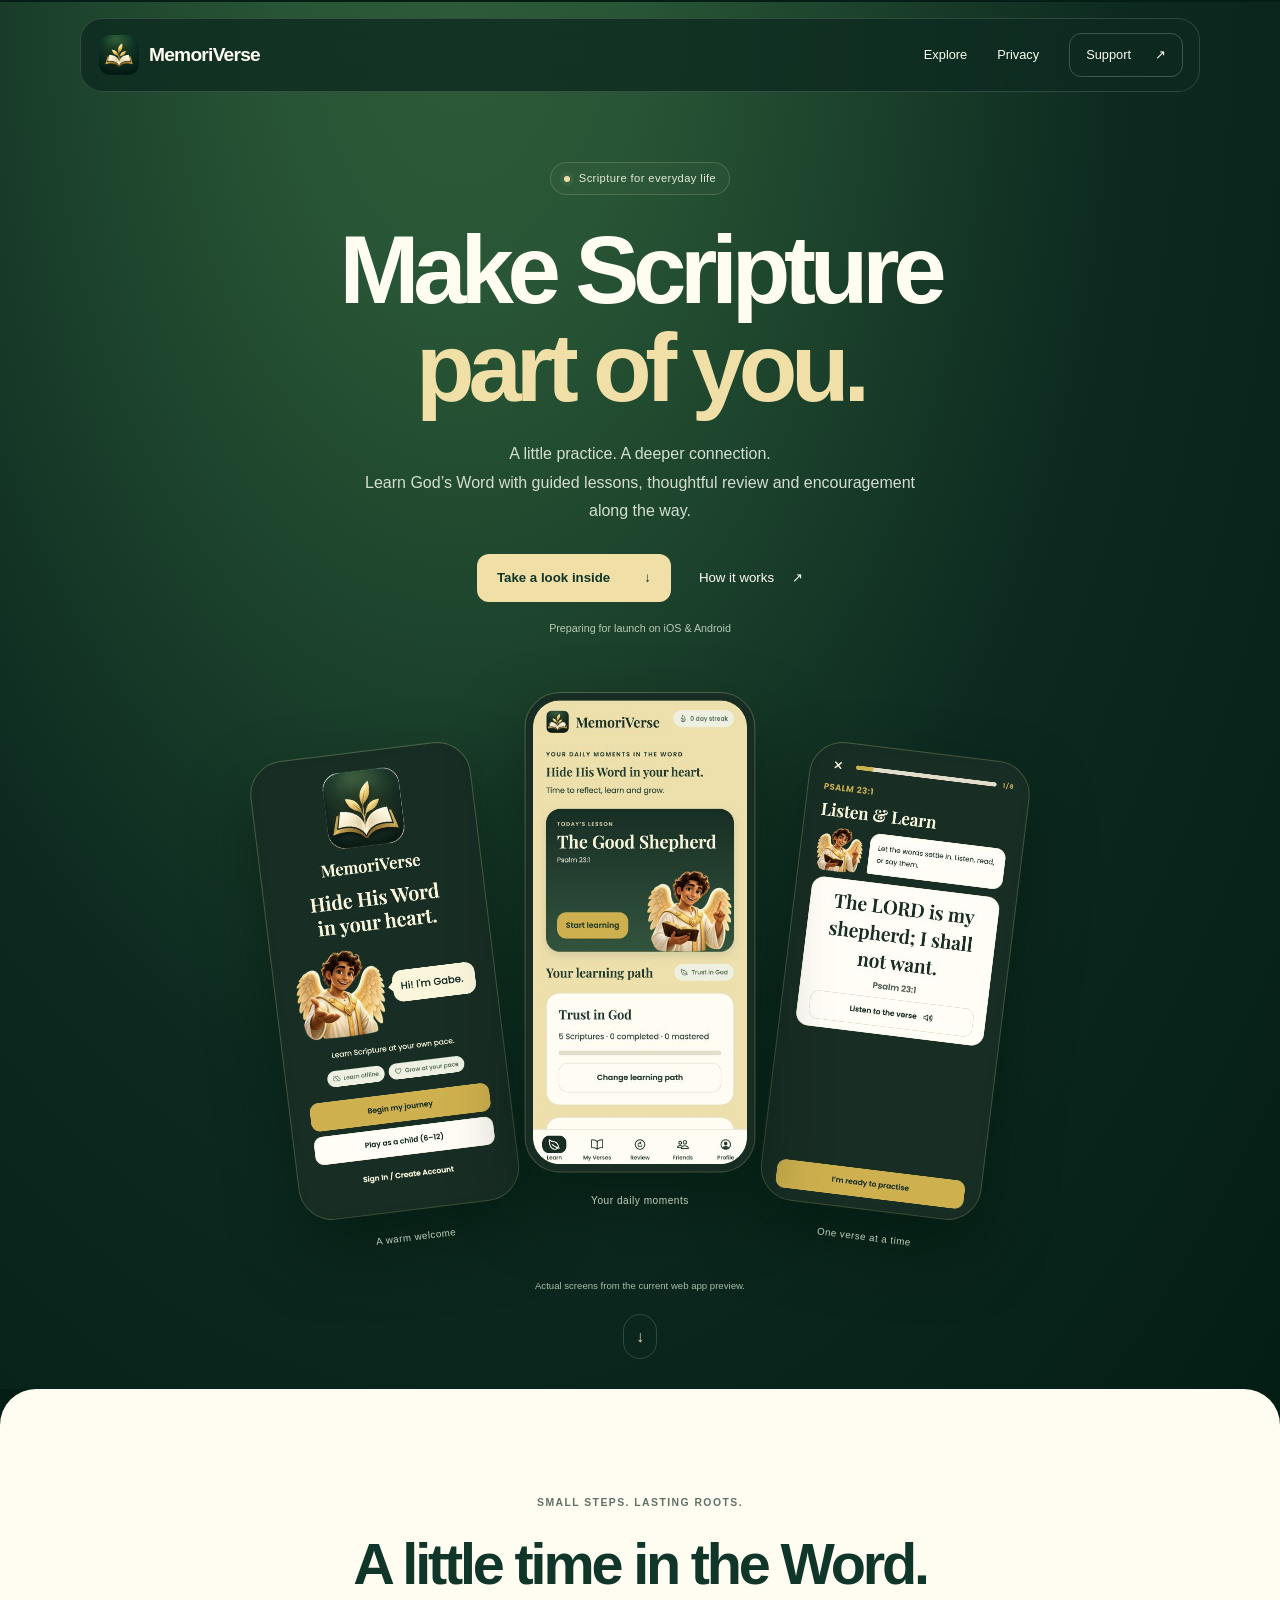
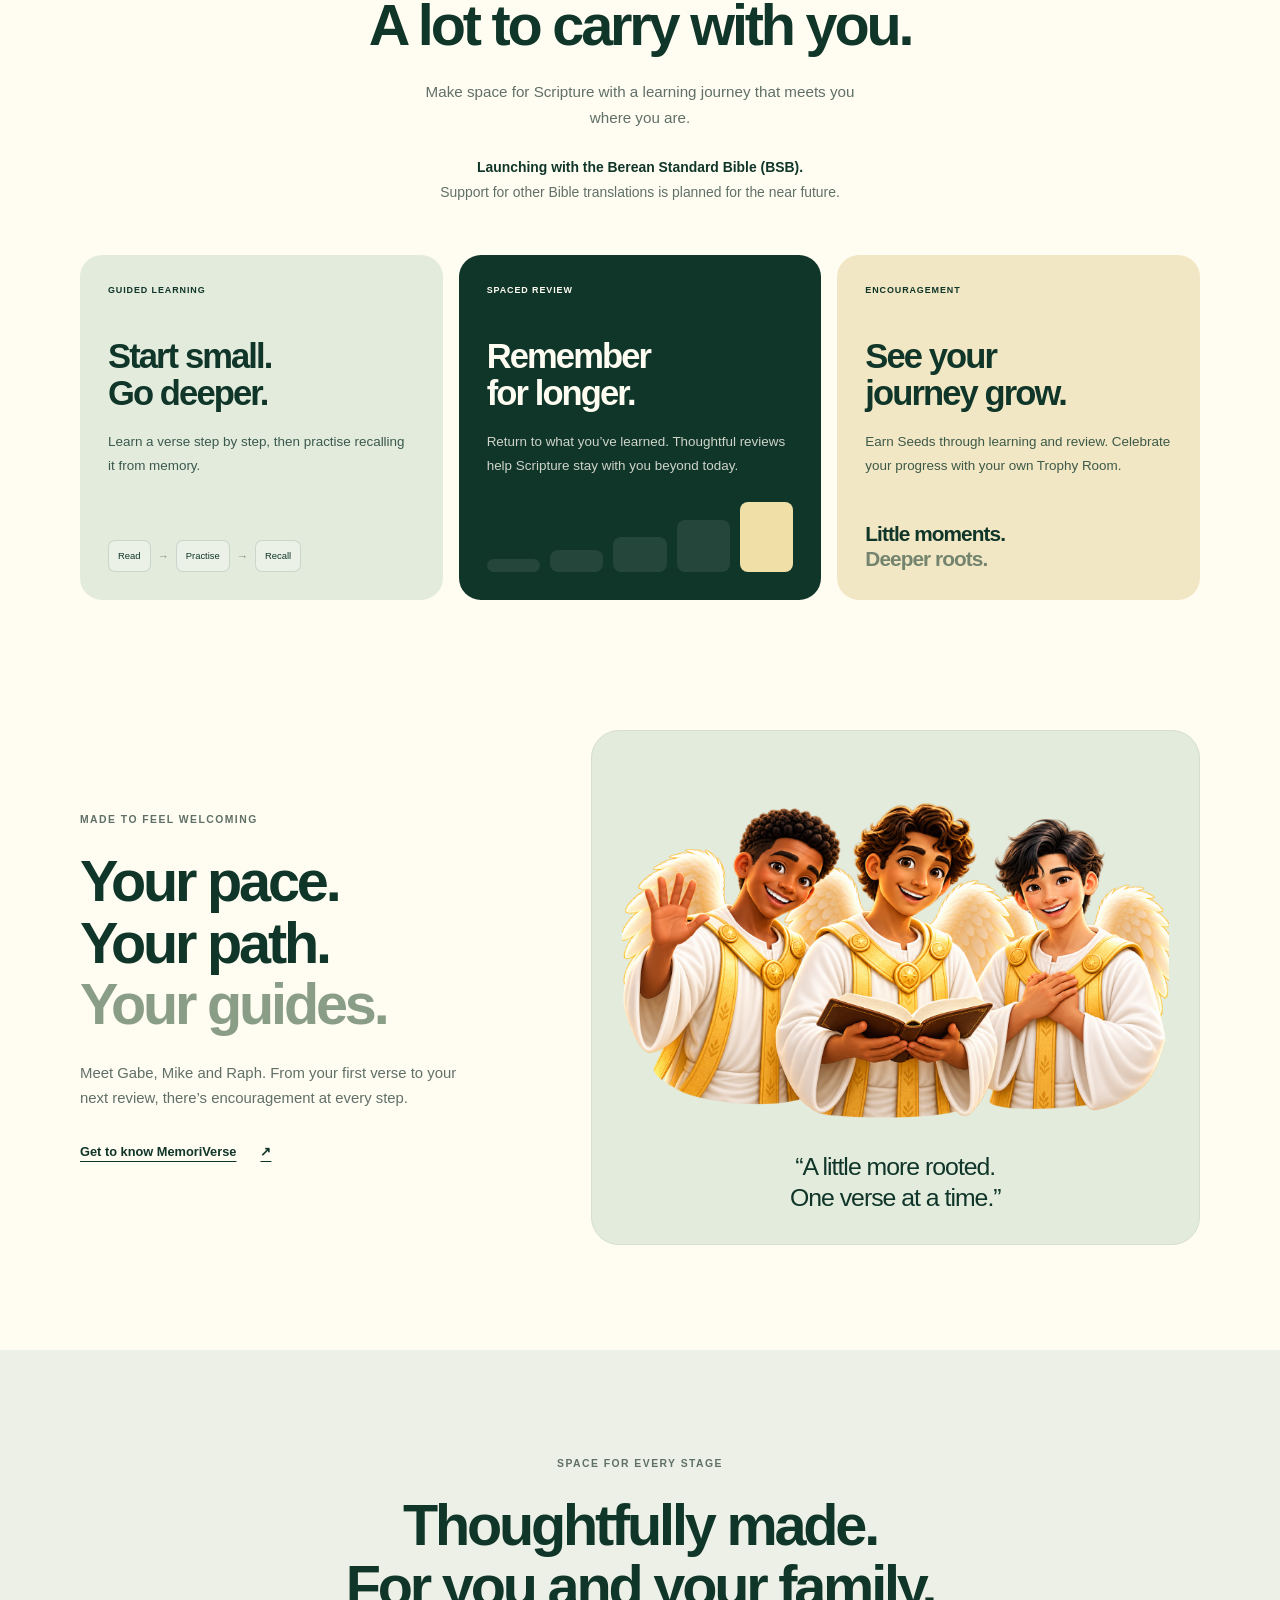
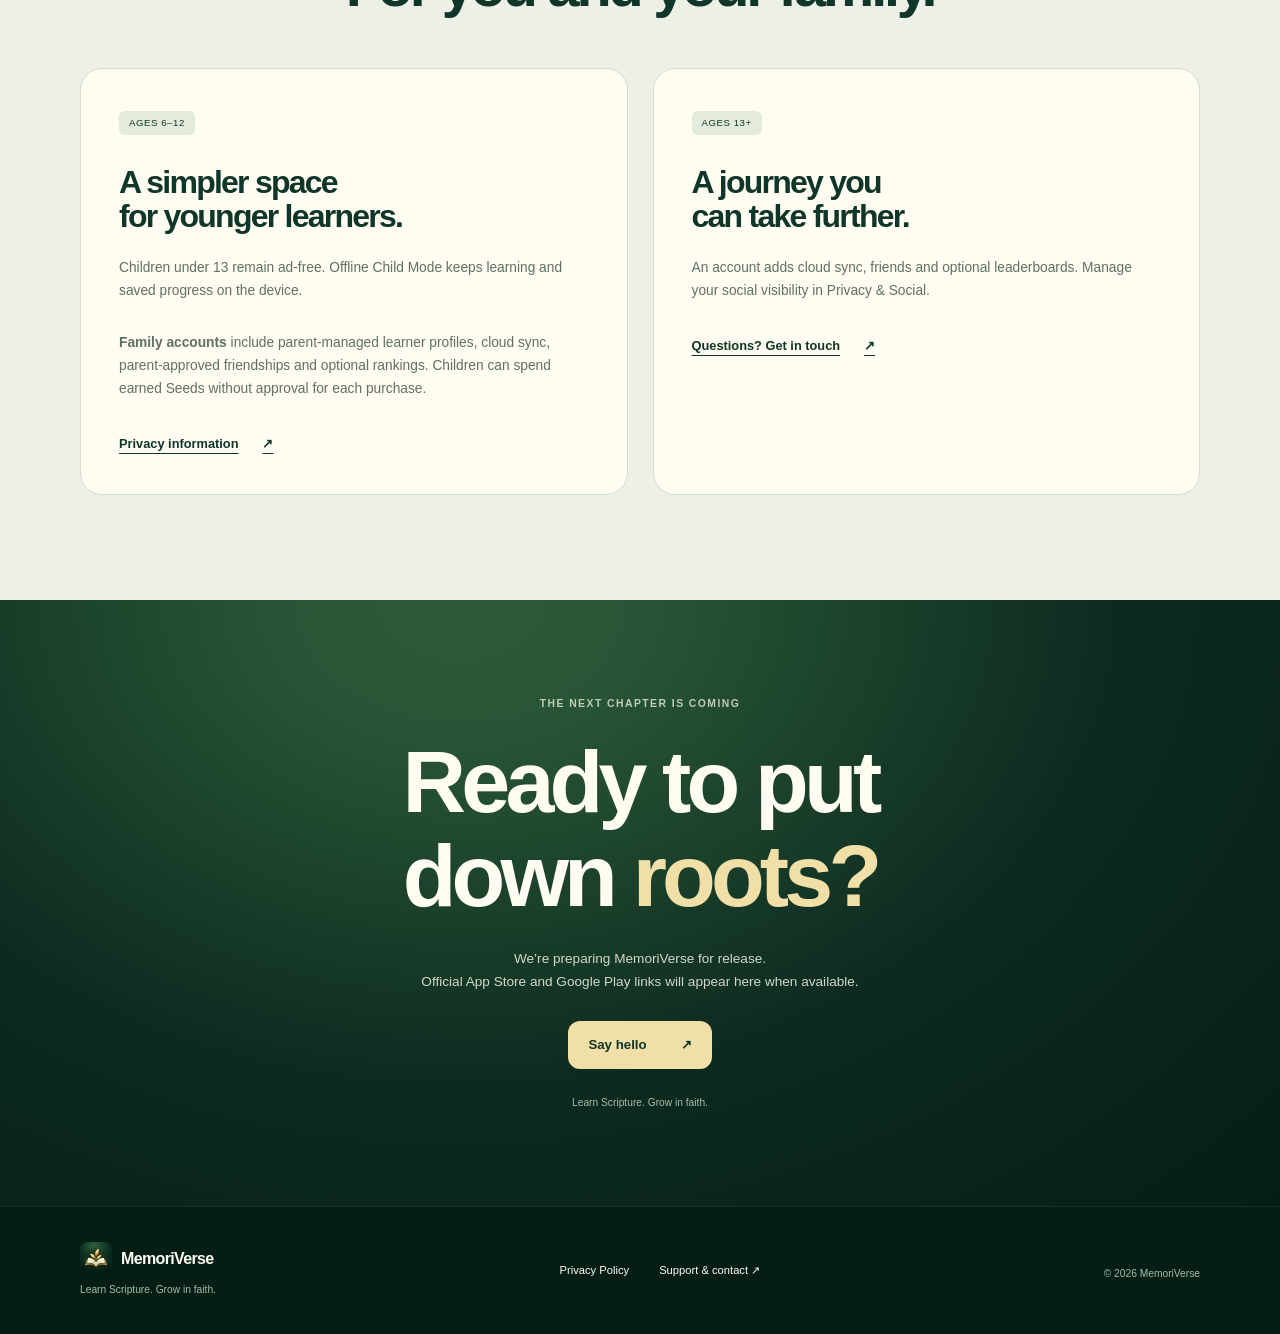
==== commit 73ea64ce: "Describe family accounts in present tense" ====
--- a/index.html
+++ b/index.html
@@ -55,7 +55,7 @@
 <div class="guide-card" data-reveal><img src="assets/angel-guides-v2.png" alt="Mike waving, Gabe holding an open Bible and Raph with his hands over his heart" width="1536" height="1024" loading="lazy"><p>“A little more rooted.<br>One verse at a time.”</p></div>
 </div></section>
 <section class="family section-pad" aria-labelledby="family-title"><div class="wrap"><div class="family-heading" data-reveal><p class="eyebrow">Space for every stage</p><h2 id="family-title">Thoughtfully made.<br>For you and your family.</h2></div><div class="mode-grid">
-<article class="mode-card" data-reveal><span class="mode-label">AGES 6–12</span><h3>A simpler space<br>for younger learners.</h3><p>Children under 13 remain ad-free. Offline Child Mode keeps learning and saved progress on the device.</p><p><strong>Family accounts are in development.</strong> Plans include parent-managed learner profiles, cloud sync, parent-approved friendships and optional rankings. Children will be able to spend earned Seeds without approval for each purchase.</p><a class="inline-link" href="privacy.html">Privacy information <span aria-hidden="true">↗</span></a></article>
+<article class="mode-card" data-reveal><span class="mode-label">AGES 6–12</span><h3>A simpler space<br>for younger learners.</h3><p>Children under 13 remain ad-free. Offline Child Mode keeps learning and saved progress on the device.</p><p><strong>Family accounts</strong> include parent-managed learner profiles, cloud sync, parent-approved friendships and optional rankings. Children can spend earned Seeds without approval for each purchase.</p><a class="inline-link" href="privacy.html">Privacy information <span aria-hidden="true">↗</span></a></article>
 <article class="mode-card" data-reveal><span class="mode-label">AGES 13+</span><h3>A journey you<br>can take further.</h3><p>An account adds cloud sync, friends and optional leaderboards. Manage your social visibility in Privacy &amp; Social.</p><a class="inline-link" href="support.html">Questions? Get in touch <span aria-hidden="true">↗</span></a></article>
 </div></div></section>
 <section class="launch" aria-labelledby="launch-title"><div class="wrap launch-inner" data-reveal><p class="eyebrow">The next chapter is coming</p><h2 id="launch-title">Ready to put<br>down <span>roots?</span></h2><p>We’re preparing MemoriVerse for release.<br>Official App Store and Google Play links will appear here when available.</p><a class="button" href="support.html">Say hello <span aria-hidden="true">↗</span></a><span class="launch-note">Learn Scripture. Grow in faith.</span></div></section>
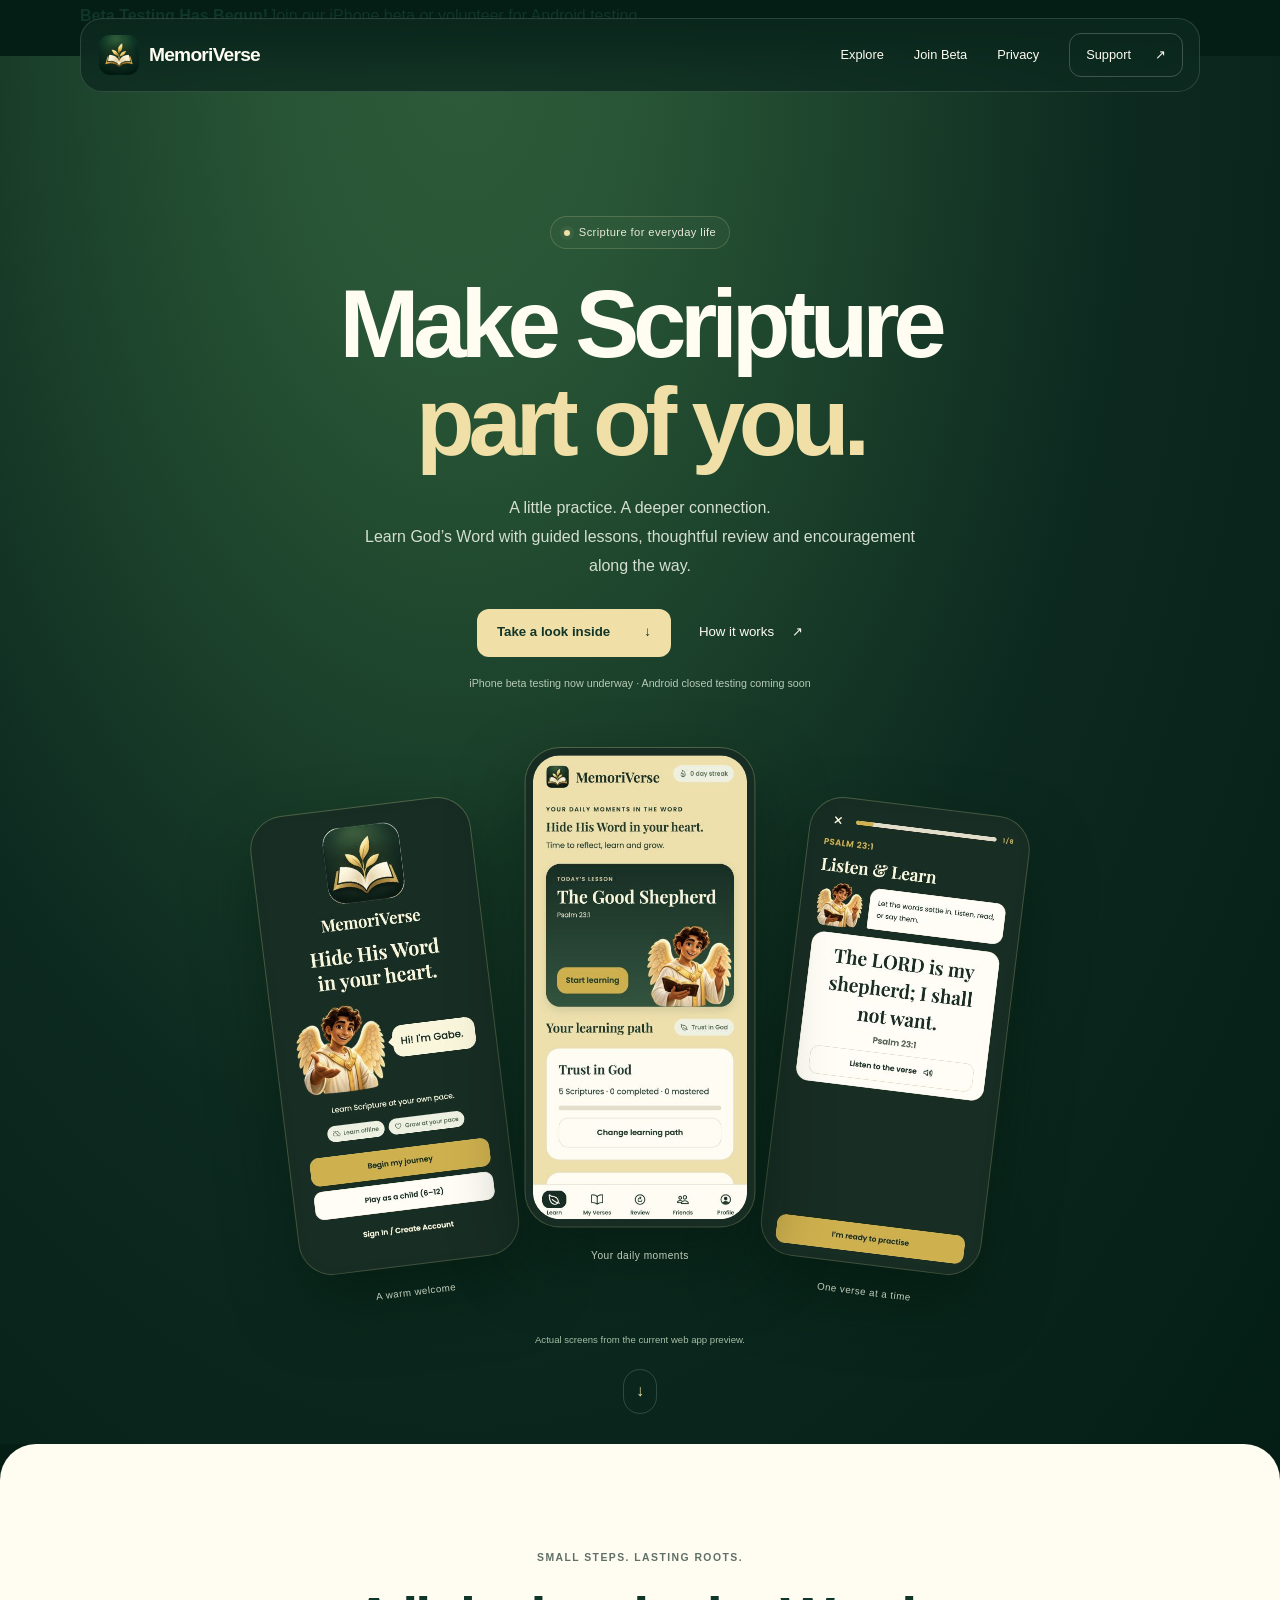
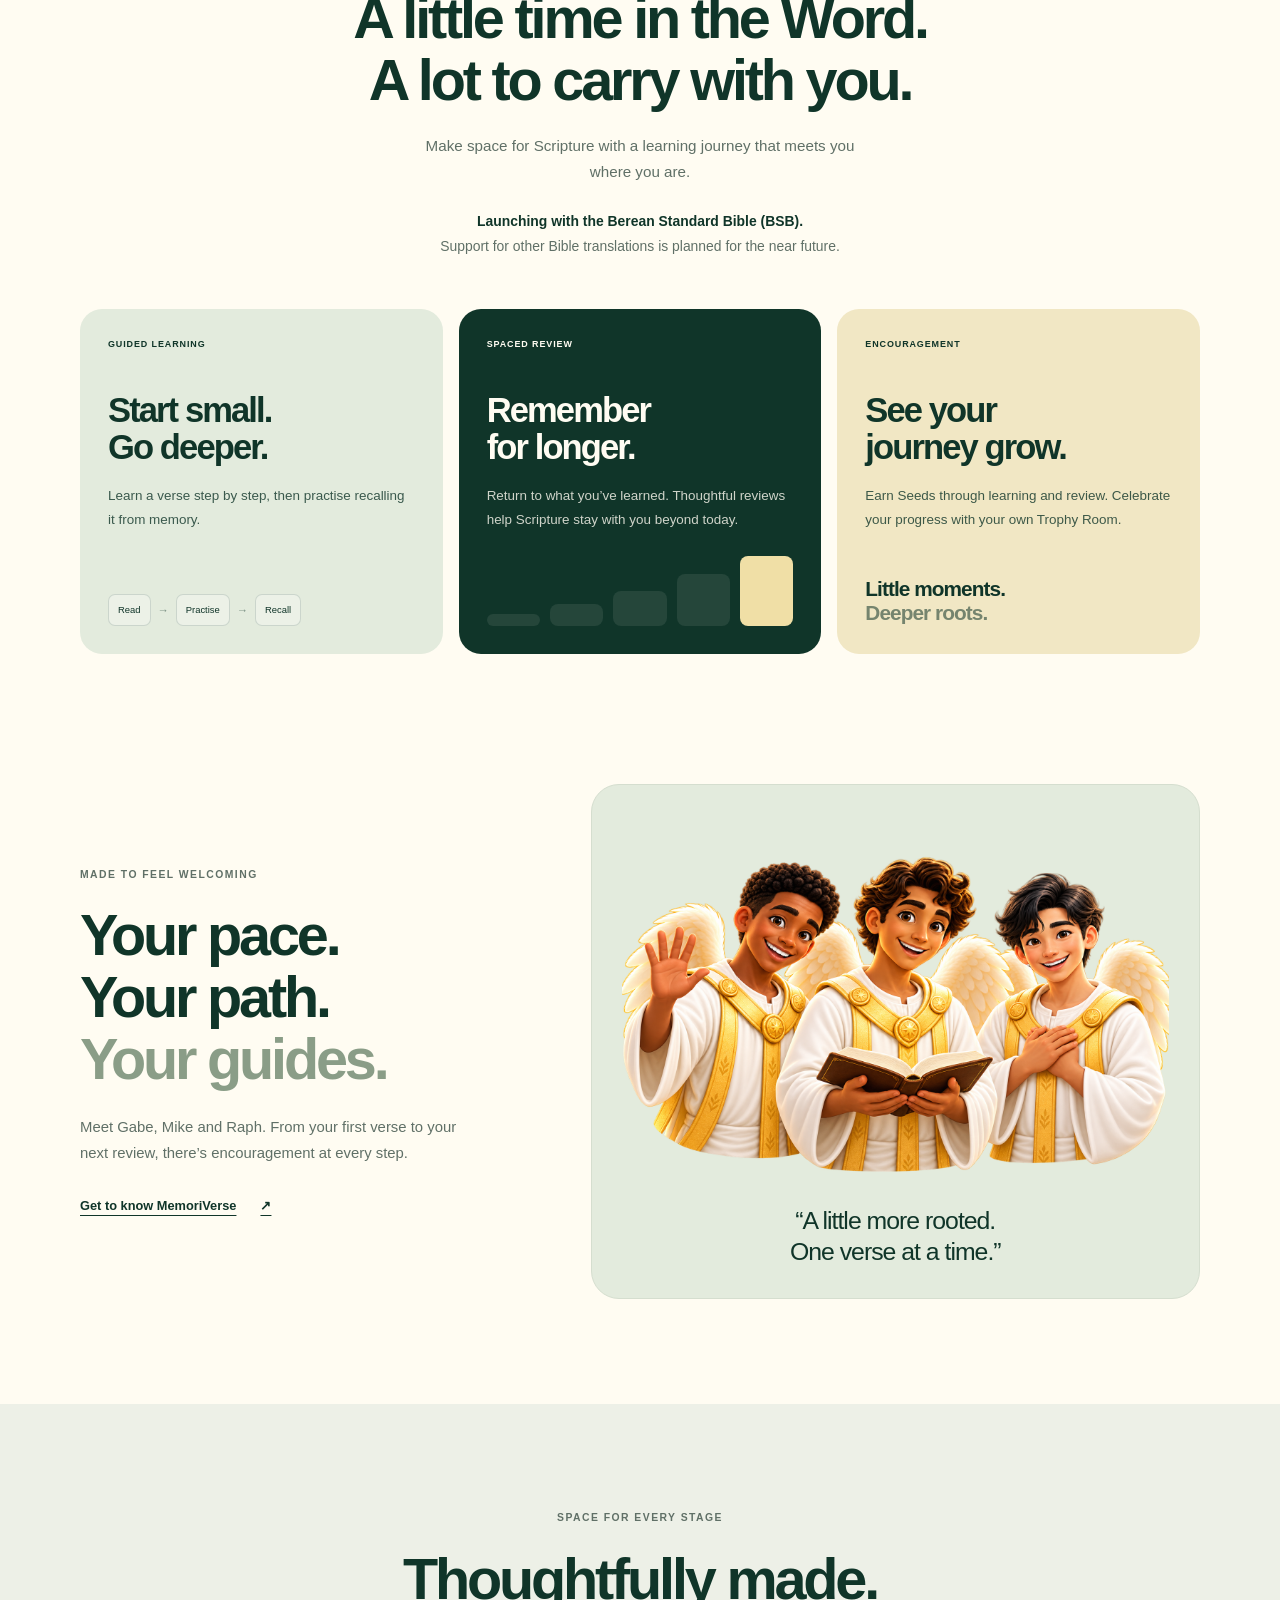
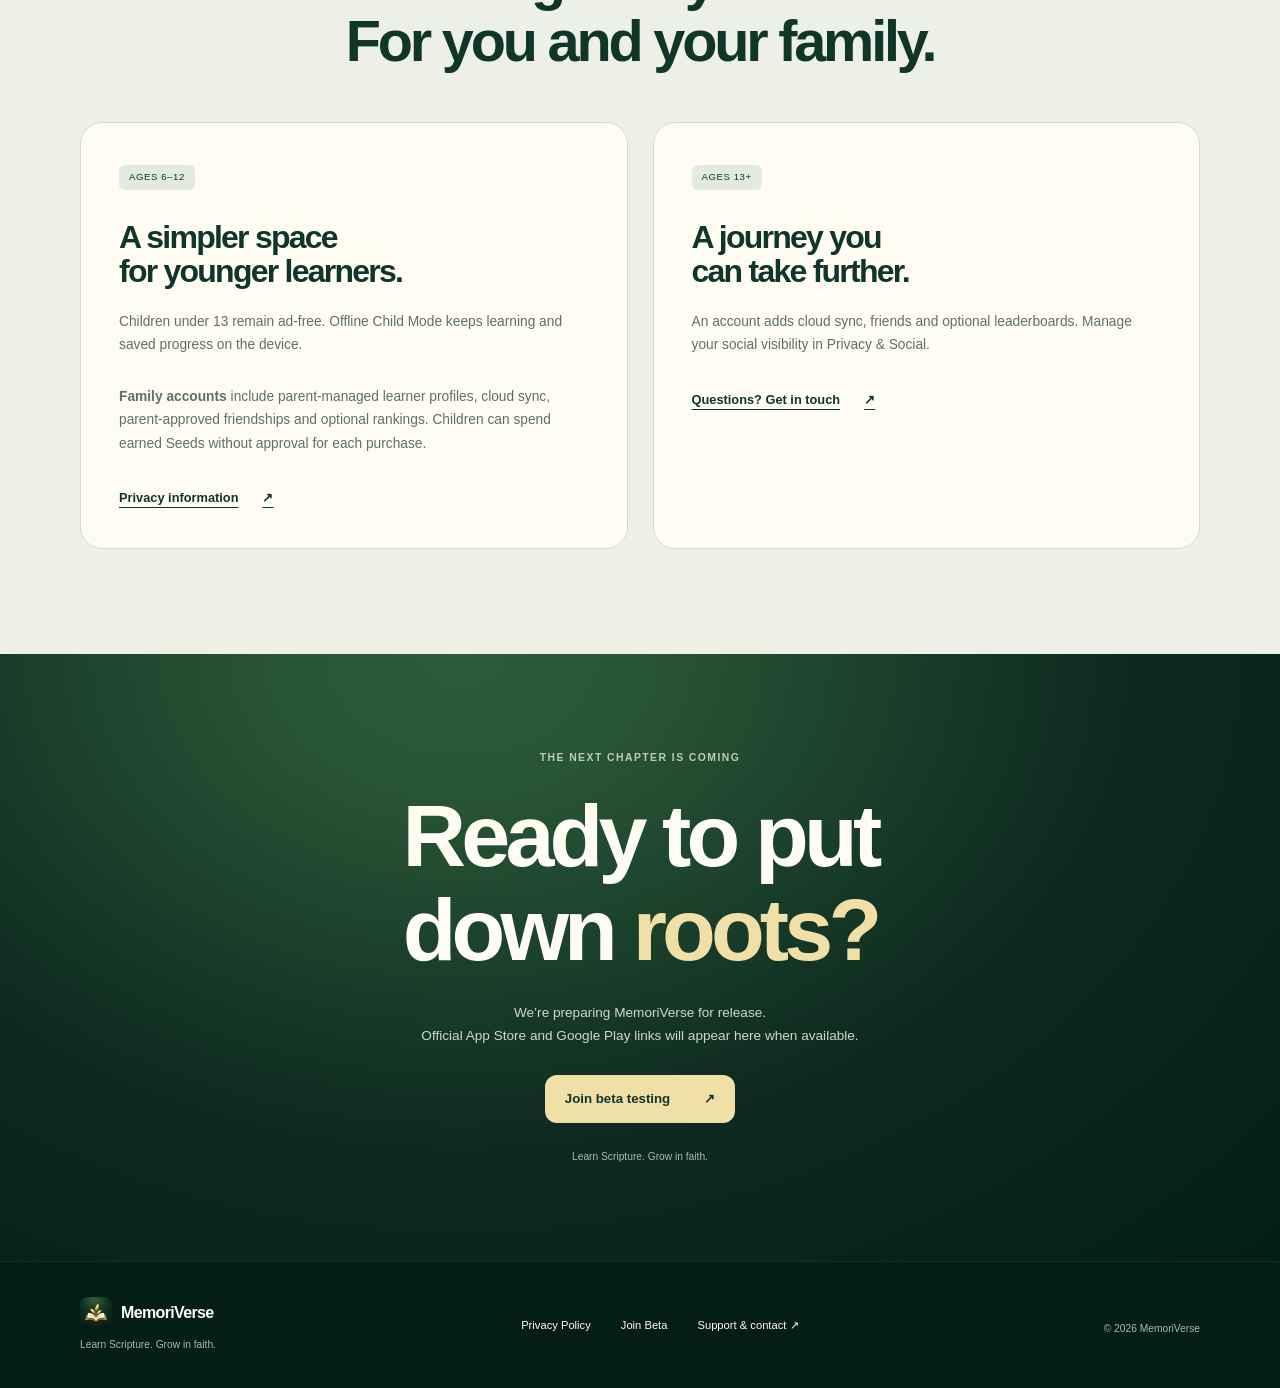
==== commit 764c4a67: "Announce MemoriVerse beta testing on homepage" ====
--- a/index.html
+++ b/index.html
@@ -18,22 +18,23 @@
 <link rel="canonical" href="https://memoriverse.app/">
 <link rel="icon" type="image/png" href="assets/memoriverse-logo.png">
 <link rel="apple-touch-icon" href="assets/memoriverse-logo.png">
-<link rel="stylesheet" href="assets/styles.css?v=6">
+<link rel="stylesheet" href="assets/styles.css?v=7">
 </head>
 <body>
 <a class="skip" href="#main">Skip to content</a>
 <header class="site-header"><div class="header-inner">
 <a class="brand" href="./" aria-label="MemoriVerse home"><img src="assets/memoriverse-logo.png" alt="" width="40" height="40"><span>MemoriVerse</span></a>
-<nav aria-label="Main navigation"><a class="explore-link" href="./#experience">Explore</a><a href="privacy.html">Privacy</a><a class="nav-contact" href="support.html">Support <span aria-hidden="true">↗</span></a></nav>
+<nav aria-label="Main navigation"><a class="explore-link" href="./#experience">Explore</a><a href="beta.html">Join Beta</a><a href="privacy.html">Privacy</a><a class="nav-contact" href="support.html">Support <span aria-hidden="true">↗</span></a></nav>
 </div></header>
 <main id="main">
+<section class="beta-announcement" aria-label="MemoriVerse beta testing announcement"><div class="wrap beta-announcement-inner"><div><strong>Beta Testing Has Begun!</strong><span>Join our iPhone beta or volunteer for Android testing.</span></div><a href="beta.html">Become a beta tester <span aria-hidden="true">↗</span></a></div></section>
 <section class="hero" aria-labelledby="hero-title">
 <div class="wrap hero-intro">
 <p class="status"><span class="status-dot" aria-hidden="true"></span> Scripture for everyday life</p>
 <h1 id="hero-title">Make Scripture<br><span>part of you.</span></h1>
 <p class="hero-description">A little practice. A deeper connection.<br>Learn God’s Word with guided lessons, thoughtful review and encouragement along the way.</p>
 <div class="actions"><a class="button" href="#app-screenshots">Take a look inside <span aria-hidden="true">↓</span></a><a class="text-link" href="#how-it-works">How it works <span aria-hidden="true">↗</span></a></div>
-<p class="availability">Preparing for launch on iOS &amp; Android</p>
+<p class="availability">iPhone beta testing now underway · Android closed testing coming soon</p>
 </div>
 <div class="wrap showcase" id="app-screenshots" aria-label="Screenshots from the current MemoriVerse web app preview">
 <figure class="phone phone-left"><div class="phone-shell"><img src="assets/app-welcome.jpg" alt="MemoriVerse welcome screen with Gabe and the Begin my journey button" width="390" height="844" fetchpriority="high"></div><figcaption>A warm welcome</figcaption></figure>
@@ -58,8 +59,8 @@
 <article class="mode-card" data-reveal><span class="mode-label">AGES 6–12</span><h3>A simpler space<br>for younger learners.</h3><p>Children under 13 remain ad-free. Offline Child Mode keeps learning and saved progress on the device.</p><p><strong>Family accounts</strong> include parent-managed learner profiles, cloud sync, parent-approved friendships and optional rankings. Children can spend earned Seeds without approval for each purchase.</p><a class="inline-link" href="privacy.html">Privacy information <span aria-hidden="true">↗</span></a></article>
 <article class="mode-card" data-reveal><span class="mode-label">AGES 13+</span><h3>A journey you<br>can take further.</h3><p>An account adds cloud sync, friends and optional leaderboards. Manage your social visibility in Privacy &amp; Social.</p><a class="inline-link" href="support.html">Questions? Get in touch <span aria-hidden="true">↗</span></a></article>
 </div></div></section>
-<section class="launch" aria-labelledby="launch-title"><div class="wrap launch-inner" data-reveal><p class="eyebrow">The next chapter is coming</p><h2 id="launch-title">Ready to put<br>down <span>roots?</span></h2><p>We’re preparing MemoriVerse for release.<br>Official App Store and Google Play links will appear here when available.</p><a class="button" href="support.html">Say hello <span aria-hidden="true">↗</span></a><span class="launch-note">Learn Scripture. Grow in faith.</span></div></section>
+<section class="launch" aria-labelledby="launch-title"><div class="wrap launch-inner" data-reveal><p class="eyebrow">The next chapter is coming</p><h2 id="launch-title">Ready to put<br>down <span>roots?</span></h2><p>We’re preparing MemoriVerse for release.<br>Official App Store and Google Play links will appear here when available.</p><a class="button" href="beta.html">Join beta testing <span aria-hidden="true">↗</span></a><span class="launch-note">Learn Scripture. Grow in faith.</span></div></section>
 </main>
-<footer><div class="wrap footer-inner"><div><a class="footer-brand" href="./"><img src="assets/memoriverse-logo.png" alt="" width="32" height="32">MemoriVerse</a><p>Learn Scripture. Grow in faith.</p></div><nav aria-label="Footer navigation"><a href="privacy.html">Privacy Policy</a><a href="support.html">Support &amp; contact <span aria-hidden="true">↗</span></a></nav><p class="copyright">© 2026 MemoriVerse</p></div></footer>
+<footer><div class="wrap footer-inner"><div><a class="footer-brand" href="./"><img src="assets/memoriverse-logo.png" alt="" width="32" height="32">MemoriVerse</a><p>Learn Scripture. Grow in faith.</p></div><nav aria-label="Footer navigation"><a href="privacy.html">Privacy Policy</a><a href="beta.html">Join Beta</a><a href="support.html">Support &amp; contact <span aria-hidden="true">↗</span></a></nav><p class="copyright">© 2026 MemoriVerse</p></div></footer>
 <script src="assets/site.js" defer></script>
 </body></html>
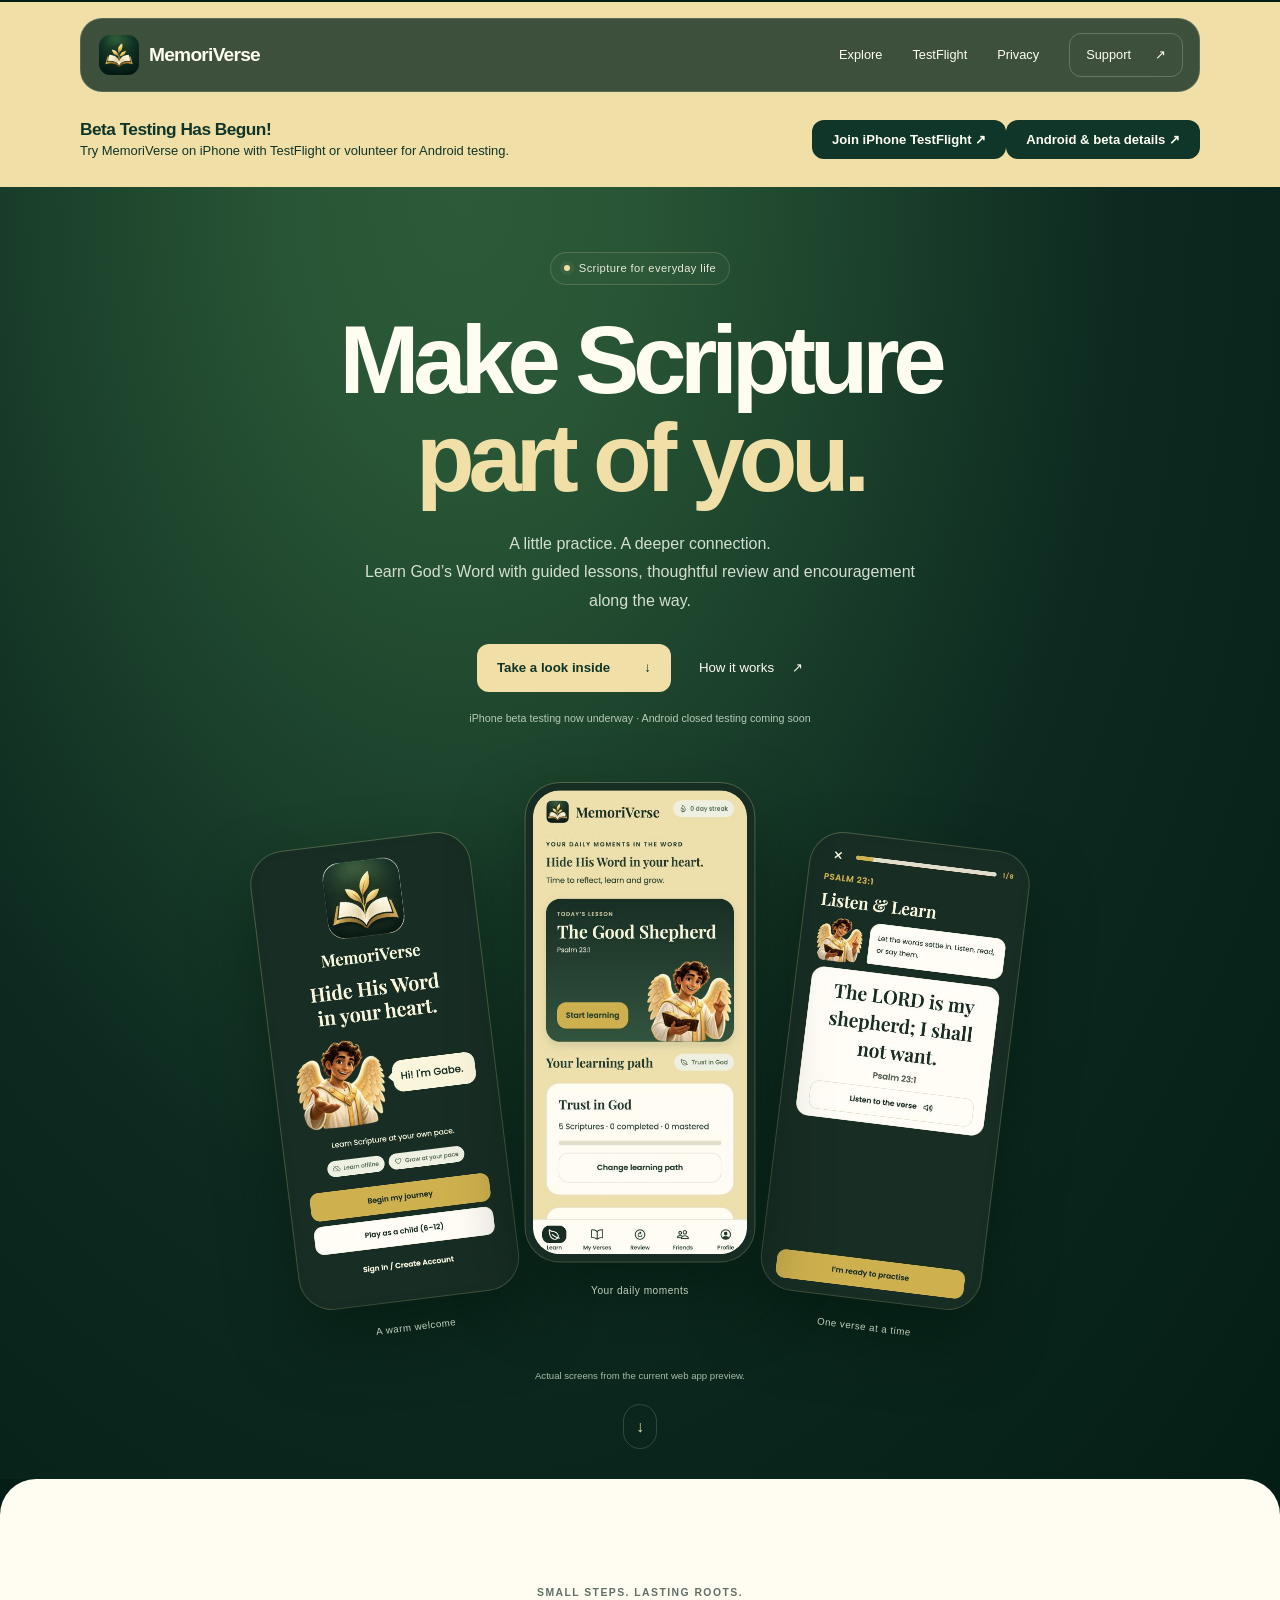
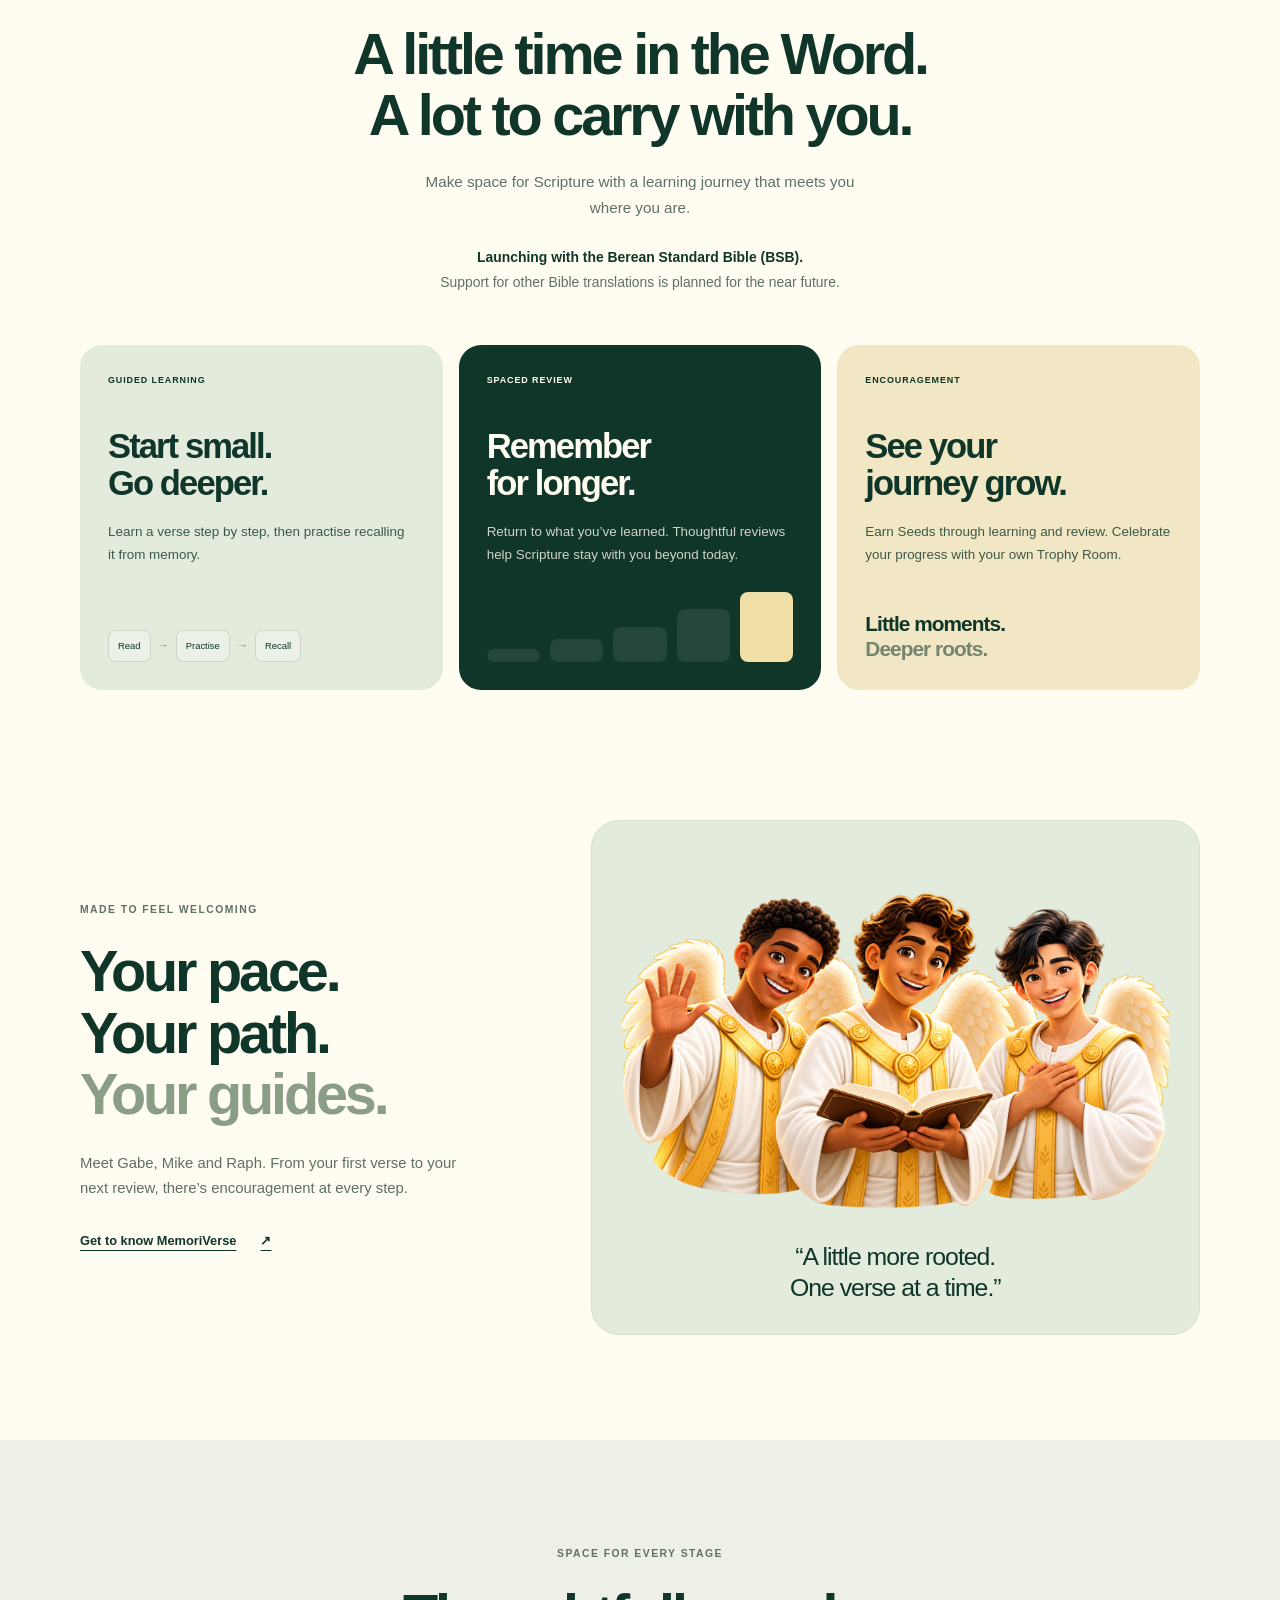
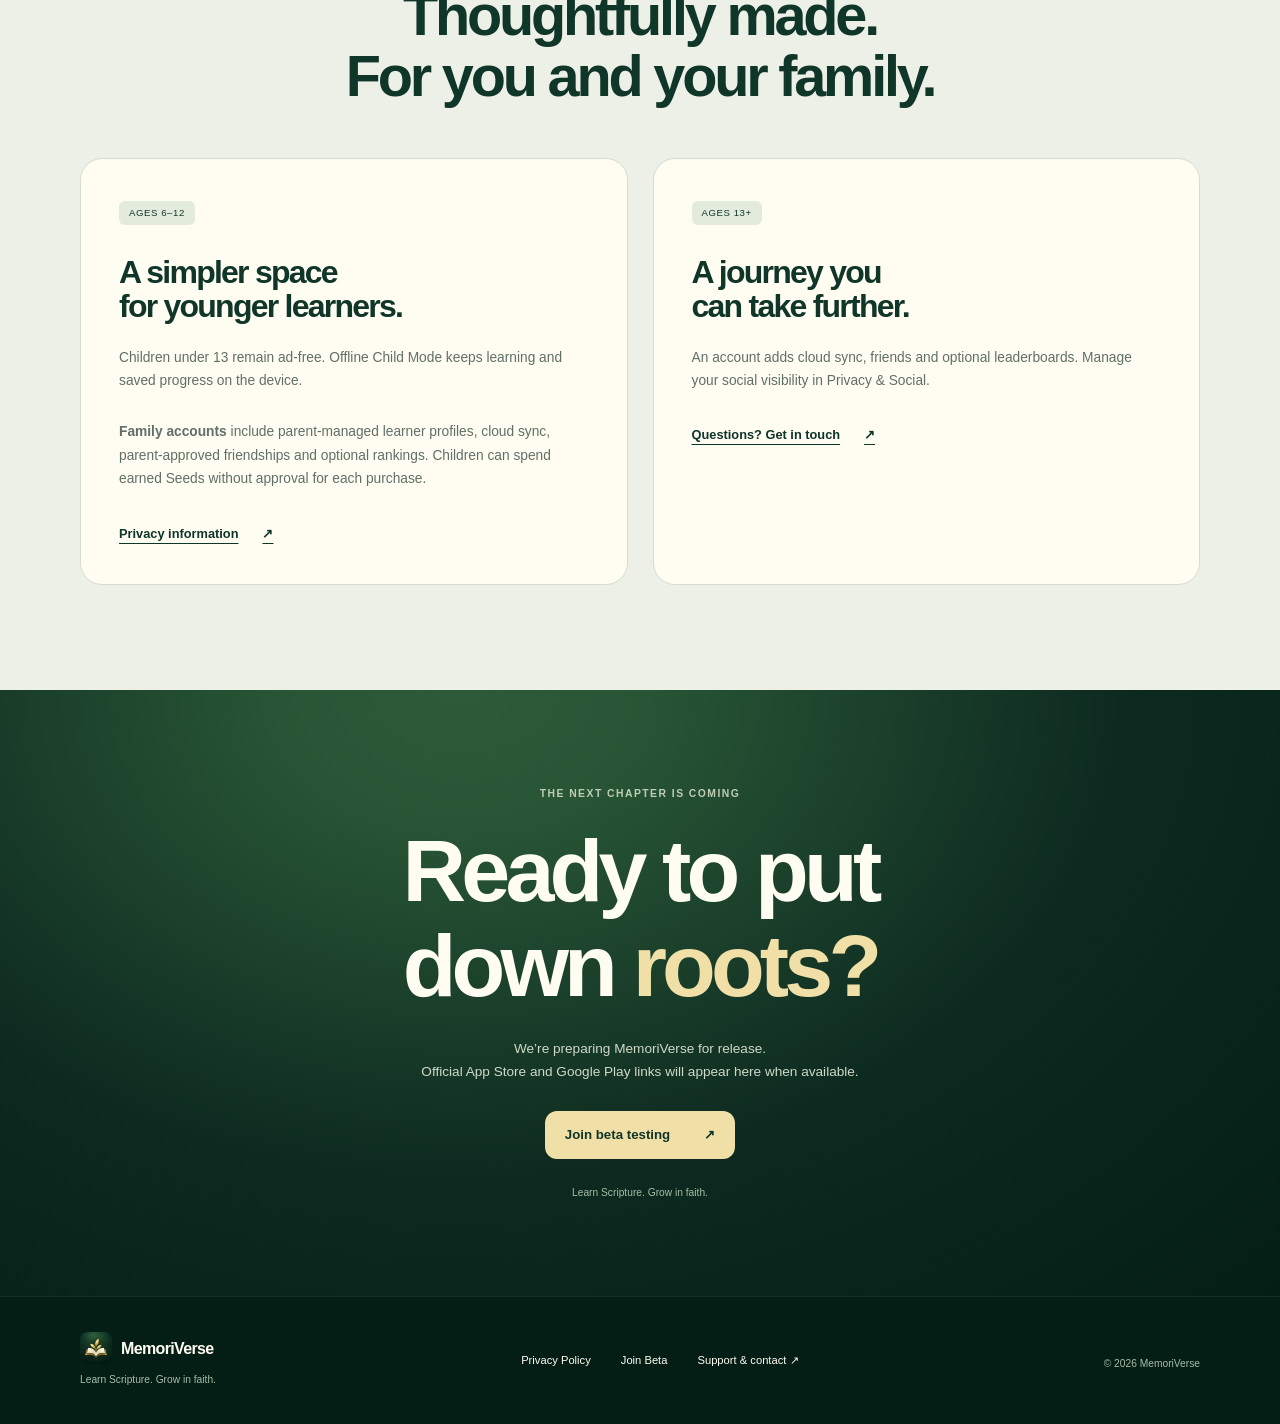
==== commit d5f145d1: "Add direct TestFlight link to homepage nav and beta announcement banner" ====
--- a/index.html
+++ b/index.html
@@ -24,10 +24,10 @@
 <a class="skip" href="#main">Skip to content</a>
 <header class="site-header"><div class="header-inner">
 <a class="brand" href="./" aria-label="MemoriVerse home"><img src="assets/memoriverse-logo.png" alt="" width="40" height="40"><span>MemoriVerse</span></a>
-<nav aria-label="Main navigation"><a class="explore-link" href="./#experience">Explore</a><a href="beta.html">Join Beta</a><a href="privacy.html">Privacy</a><a class="nav-contact" href="support.html">Support <span aria-hidden="true">↗</span></a></nav>
+<nav aria-label="Main navigation"><a class="explore-link" href="./#experience">Explore</a><a href="https://testflight.apple.com/join/C9Q5YEUR">TestFlight</a><a href="privacy.html">Privacy</a><a class="nav-contact" href="support.html">Support <span aria-hidden="true">↗</span></a></nav>
 </div></header>
 <main id="main">
-<section class="beta-announcement" aria-label="MemoriVerse beta testing announcement"><div class="wrap beta-announcement-inner"><div><strong>Beta Testing Has Begun!</strong><span>Join our iPhone beta or volunteer for Android testing.</span></div><a href="beta.html">Become a beta tester <span aria-hidden="true">↗</span></a></div></section>
+<section class="beta-announcement" aria-label="MemoriVerse beta testing announcement"><div class="wrap beta-announcement-inner"><div><strong>Beta Testing Has Begun!</strong><span>Try MemoriVerse on iPhone with TestFlight or volunteer for Android testing.</span></div><nav class="beta-banner-actions" aria-label="Beta testing links"><a href="https://testflight.apple.com/join/C9Q5YEUR">Join iPhone TestFlight <span aria-hidden="true">↗</span></a><a class="beta-banner-secondary" href="beta.html">Android &amp; beta details <span aria-hidden="true">↗</span></a></nav></div></section>
 <section class="hero" aria-labelledby="hero-title">
 <div class="wrap hero-intro">
 <p class="status"><span class="status-dot" aria-hidden="true"></span> Scripture for everyday life</p>
--- a/assets/styles.css
+++ b/assets/styles.css
@@ -199,3 +199,43 @@
  .policy-document li { font-size: .85rem; }
  .policy-contents { gap: 10px 18px; }
 }
+
+/* Beta invitation announcement and accessible signup page. */
+.beta-announcement { background:#f0dfa6; color:#103529; padding:115px 0 26px; }
+.beta-announcement-inner { display:flex; justify-content:space-between; align-items:center; gap:25px; }
+.beta-announcement-inner > div { display:flex; flex-direction:column; line-height:1.45; }
+.beta-announcement strong {font-size:1.08rem; letter-spacing:-.03em;}
+.beta-announcement span {font-size:.81rem;}
+.beta-announcement a {padding:12px 20px; background:#103529; border-radius:12px; color:#fffdf2; text-decoration:none; font-weight:650; font-size:.82rem; flex-shrink:0;}
+.beta-announcement a:hover {background:#255a42;}
+.beta-announcement + .hero {padding-top:65px;}
+.beta-hero {background:var(--logo-gradient);color:var(--ivory);padding:158px 0 90px;}
+.beta-hero-inner {max-width:810px;}
+.beta-hero h1 {font-size:clamp(3.1rem,7vw,5.7rem);margin:22px 0;line-height:1.06;}
+.beta-hero h1 span {color:var(--gold);}
+.beta-hero p:not(.status) {max-width:670px;color:#d4dfd1;margin:15px 0;line-height:1.75;}
+.beta-hero .beta-lead {font-size:1.22rem!important;color:#fffdf2!important;}
+.beta-hero .button {margin-top:20px;}
+.beta-content {background:var(--ivory);padding:78px 0 90px;}
+.beta-content h2 {margin-bottom:35px;}
+.beta-platforms {display:grid;grid-template-columns:repeat(2,minmax(0,1fr));gap:22px;}
+.beta-card {background:white;border:1px solid var(--line);border-radius:22px;padding:32px;display:flex;flex-direction:column;align-items:start;gap:18px;}
+.beta-card h3 {font-size:2rem;}
+.beta-card p {font-size:.94rem;line-height:1.7;}
+.beta-card .button {margin-top:auto;}
+.beta-platform-label {display:inline-flex;padding:5px 13px;border-radius:30px;background:var(--sage);font-size:.73rem;font-weight:700;}
+.beta-note {font-size:.81rem!important;color:#51645a;}
+.beta-why {display:grid;grid-template-columns:1fr 1fr;gap:40px;margin-top:76px;border-top:1px solid var(--line);padding-top:55px;}
+.beta-why h2 {margin:0;}
+.beta-why p {margin-bottom:15px;}
+@media(max-width:700px) {
+.beta-announcement {padding-top:95px;}
+.beta-announcement-inner {flex-direction:column;align-items:stretch;gap:13px;}
+.beta-announcement a {align-self:start;}
+.beta-announcement + .hero {padding-top:45px;}
+.beta-hero {padding:125px 0 55px;}
+.beta-platforms,.beta-why {grid-template-columns:1fr;}
+.beta-card {padding:26px;}
+.beta-content {padding:55px 0;}
+.beta-why {margin-top:52px;gap:20px;}
+}
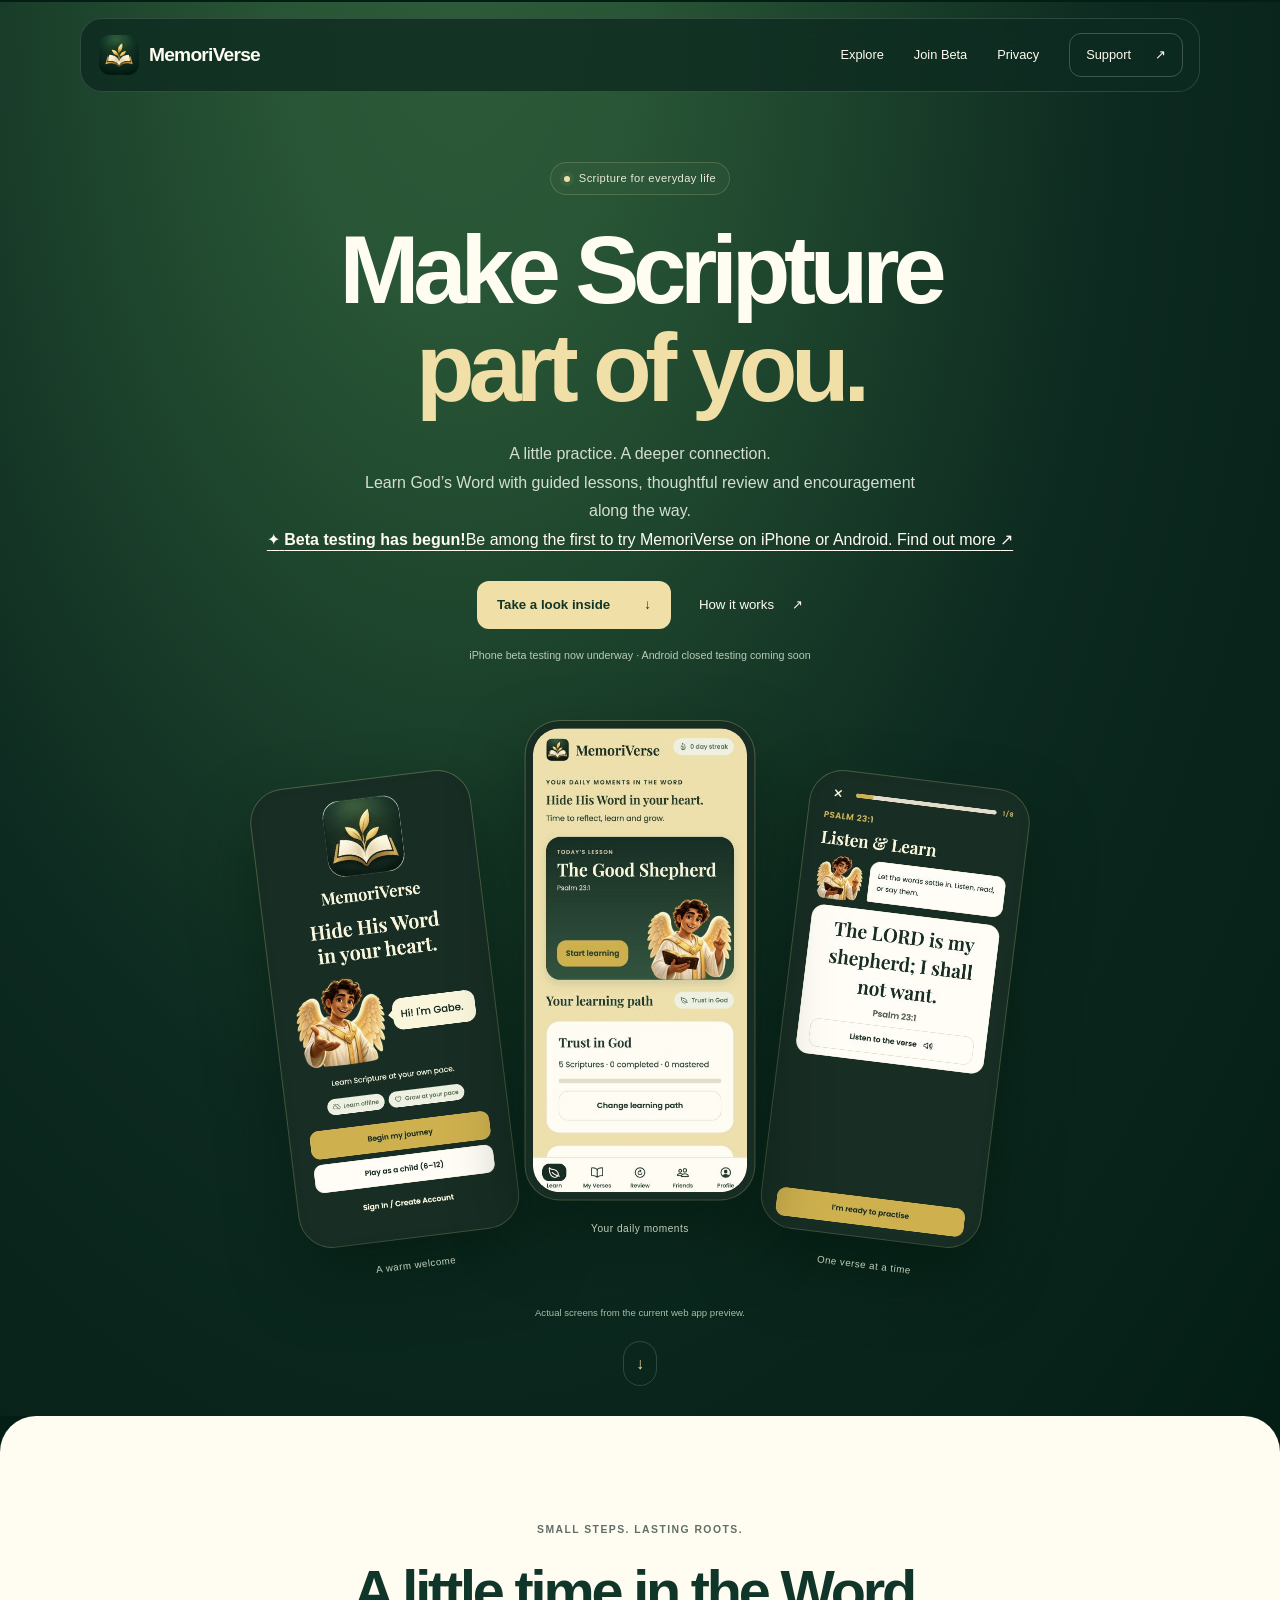
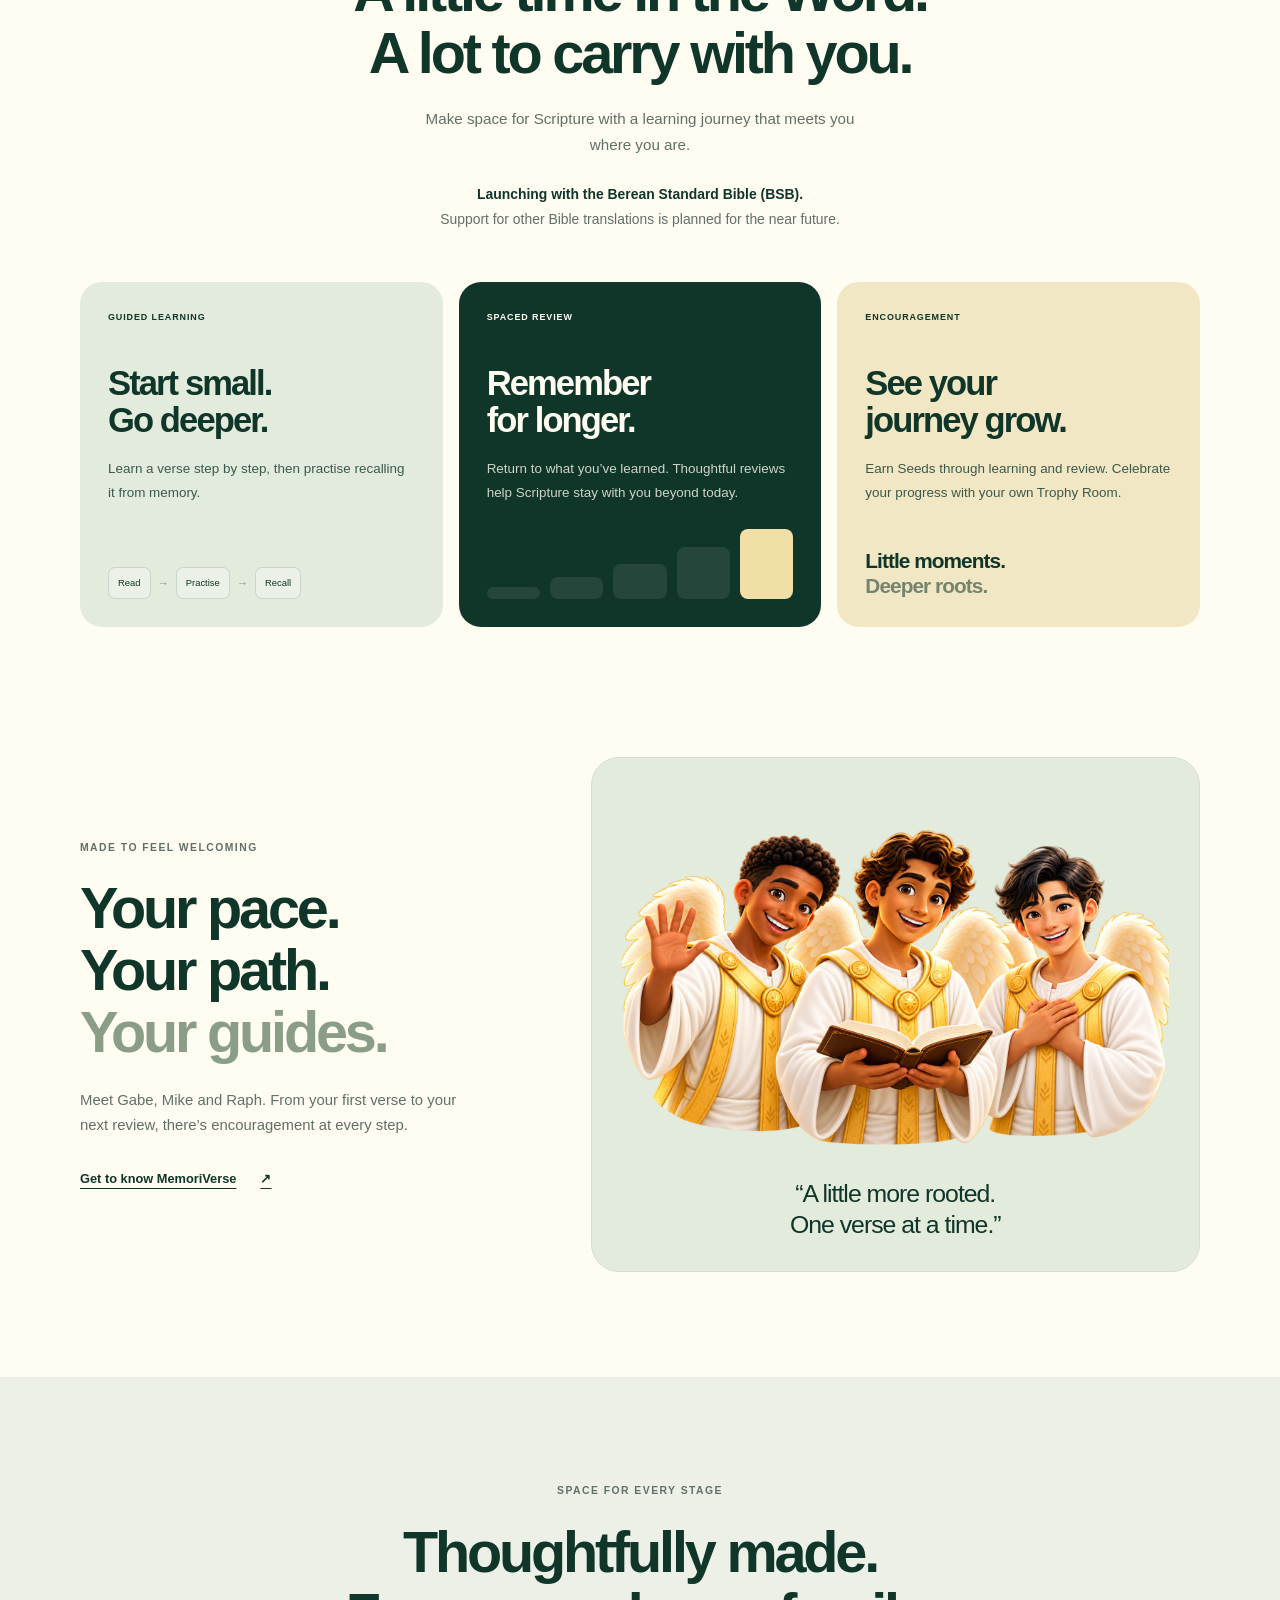
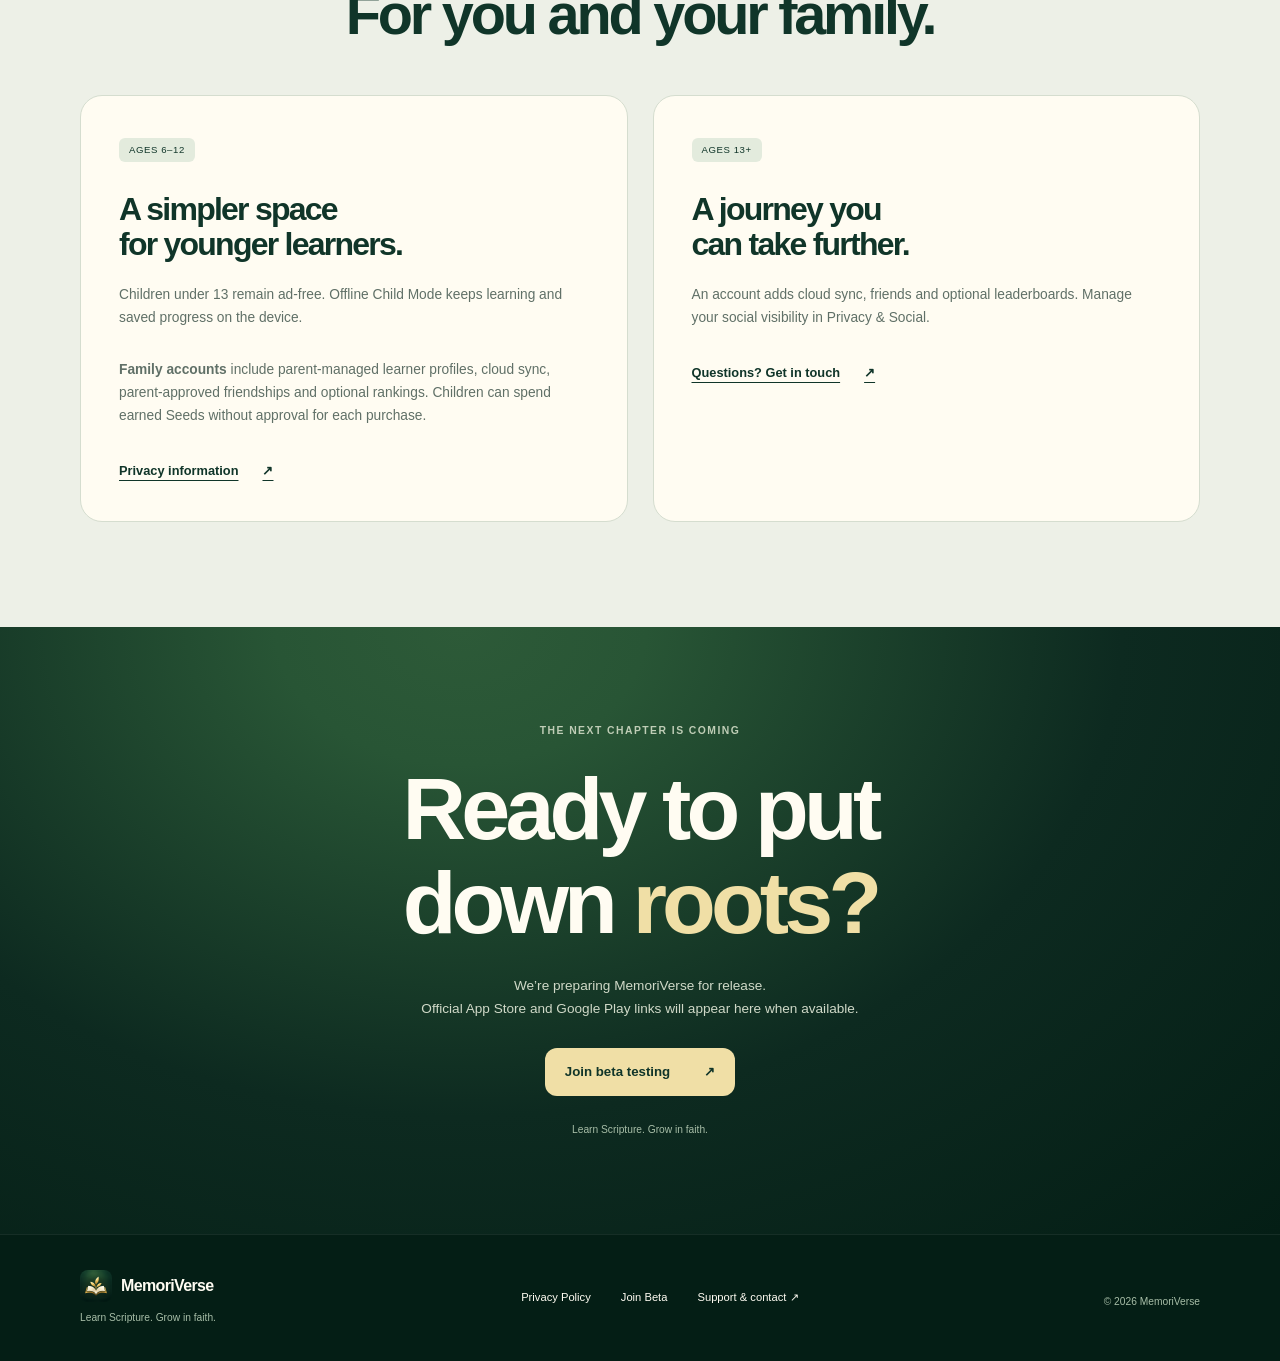
==== commit 71ab3deb: "Blend beta signup invitation into MemoriVerse homepage hero" ====
--- a/index.html
+++ b/index.html
@@ -18,21 +18,25 @@
 <link rel="canonical" href="https://memoriverse.app/">
 <link rel="icon" type="image/png" href="assets/memoriverse-logo.png">
 <link rel="apple-touch-icon" href="assets/memoriverse-logo.png">
-<link rel="stylesheet" href="assets/styles.css?v=7">
+<link rel="stylesheet" href="assets/styles.css?v=8">
 </head>
 <body>
 <a class="skip" href="#main">Skip to content</a>
 <header class="site-header"><div class="header-inner">
 <a class="brand" href="./" aria-label="MemoriVerse home"><img src="assets/memoriverse-logo.png" alt="" width="40" height="40"><span>MemoriVerse</span></a>
-<nav aria-label="Main navigation"><a class="explore-link" href="./#experience">Explore</a><a href="https://testflight.apple.com/join/C9Q5YEUR">TestFlight</a><a href="privacy.html">Privacy</a><a class="nav-contact" href="support.html">Support <span aria-hidden="true">↗</span></a></nav>
+<nav aria-label="Main navigation"><a class="explore-link" href="./#experience">Explore</a><a href="beta.html">Join Beta</a><a href="privacy.html">Privacy</a><a class="nav-contact" href="support.html">Support <span aria-hidden="true">↗</span></a></nav>
 </div></header>
 <main id="main">
-<section class="beta-announcement" aria-label="MemoriVerse beta testing announcement"><div class="wrap beta-announcement-inner"><div><strong>Beta Testing Has Begun!</strong><span>Try MemoriVerse on iPhone with TestFlight or volunteer for Android testing.</span></div><nav class="beta-banner-actions" aria-label="Beta testing links"><a href="https://testflight.apple.com/join/C9Q5YEUR">Join iPhone TestFlight <span aria-hidden="true">↗</span></a><a class="beta-banner-secondary" href="beta.html">Android &amp; beta details <span aria-hidden="true">↗</span></a></nav></div></section>
 <section class="hero" aria-labelledby="hero-title">
 <div class="wrap hero-intro">
 <p class="status"><span class="status-dot" aria-hidden="true"></span> Scripture for everyday life</p>
 <h1 id="hero-title">Make Scripture<br><span>part of you.</span></h1>
 <p class="hero-description">A little practice. A deeper connection.<br>Learn God’s Word with guided lessons, thoughtful review and encouragement along the way.</p>
+<a class="beta-hero-invite" href="beta.html" aria-label="Beta testing has begun — find out how to join on iPhone or Android">
+  <span class="beta-hero-invite-mark" aria-hidden="true">✦</span>
+  <span class="beta-hero-invite-copy"><strong>Beta testing has begun!</strong><span>Be among the first to try MemoriVerse on iPhone or Android.</span></span>
+  <span class="beta-hero-invite-action">Find out more <span aria-hidden="true">↗</span></span>
+</a>
 <div class="actions"><a class="button" href="#app-screenshots">Take a look inside <span aria-hidden="true">↓</span></a><a class="text-link" href="#how-it-works">How it works <span aria-hidden="true">↗</span></a></div>
 <p class="availability">iPhone beta testing now underway · Android closed testing coming soon</p>
 </div>
--- a/assets/styles.css
+++ b/assets/styles.css
@@ -239,3 +239,9 @@
 .beta-content {padding:55px 0;}
 .beta-why {margin-top:52px;gap:20px;}
 }
+
+/* Keep both homepage beta invitations legible and responsive. */
+.beta-banner-actions {display:flex;flex-wrap:wrap;gap:10px;justify-content:flex-end;align-items:center;}
+.beta-announcement .beta-banner-secondary {background:transparent;color:#103529;border:1px solid #103529;}
+.beta-announcement .beta-banner-secondary:hover {background:#10352912;}
+@media(max-width:700px){.beta-banner-actions {justify-content:flex-start;}}
